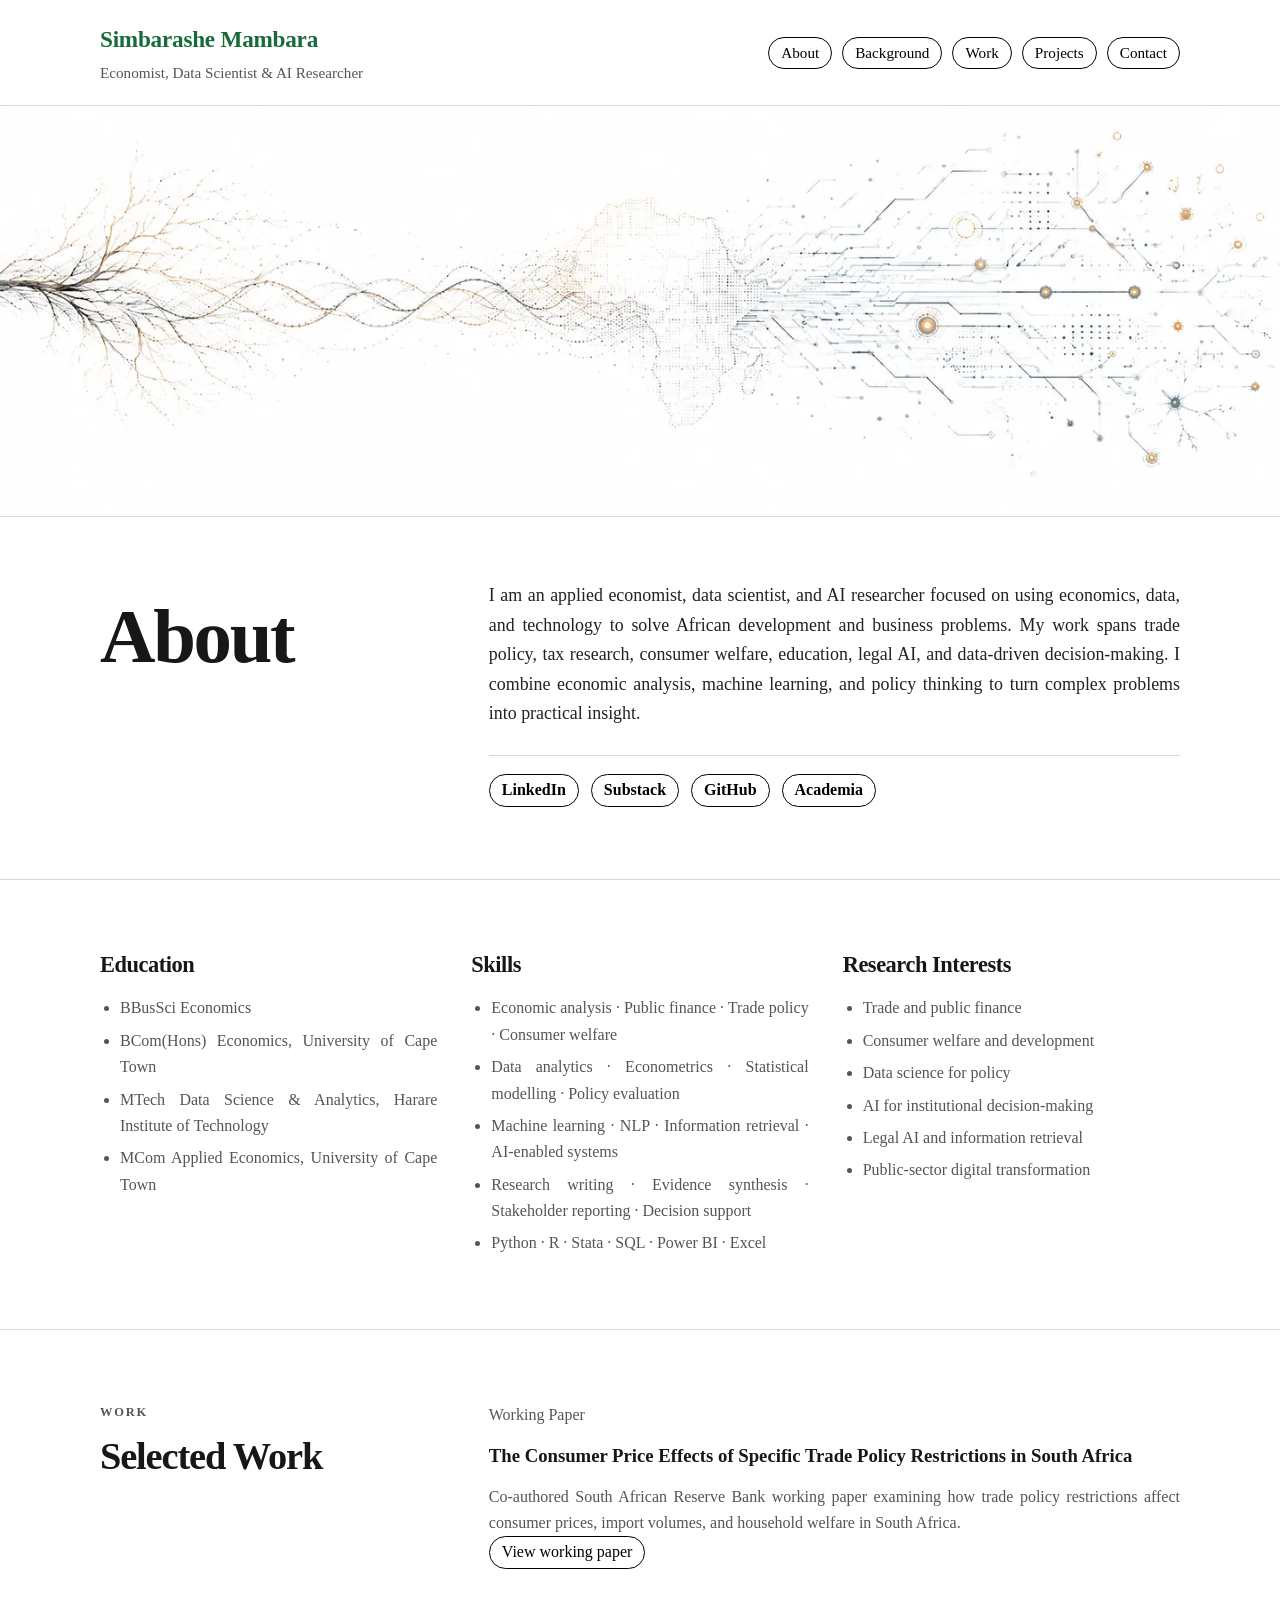
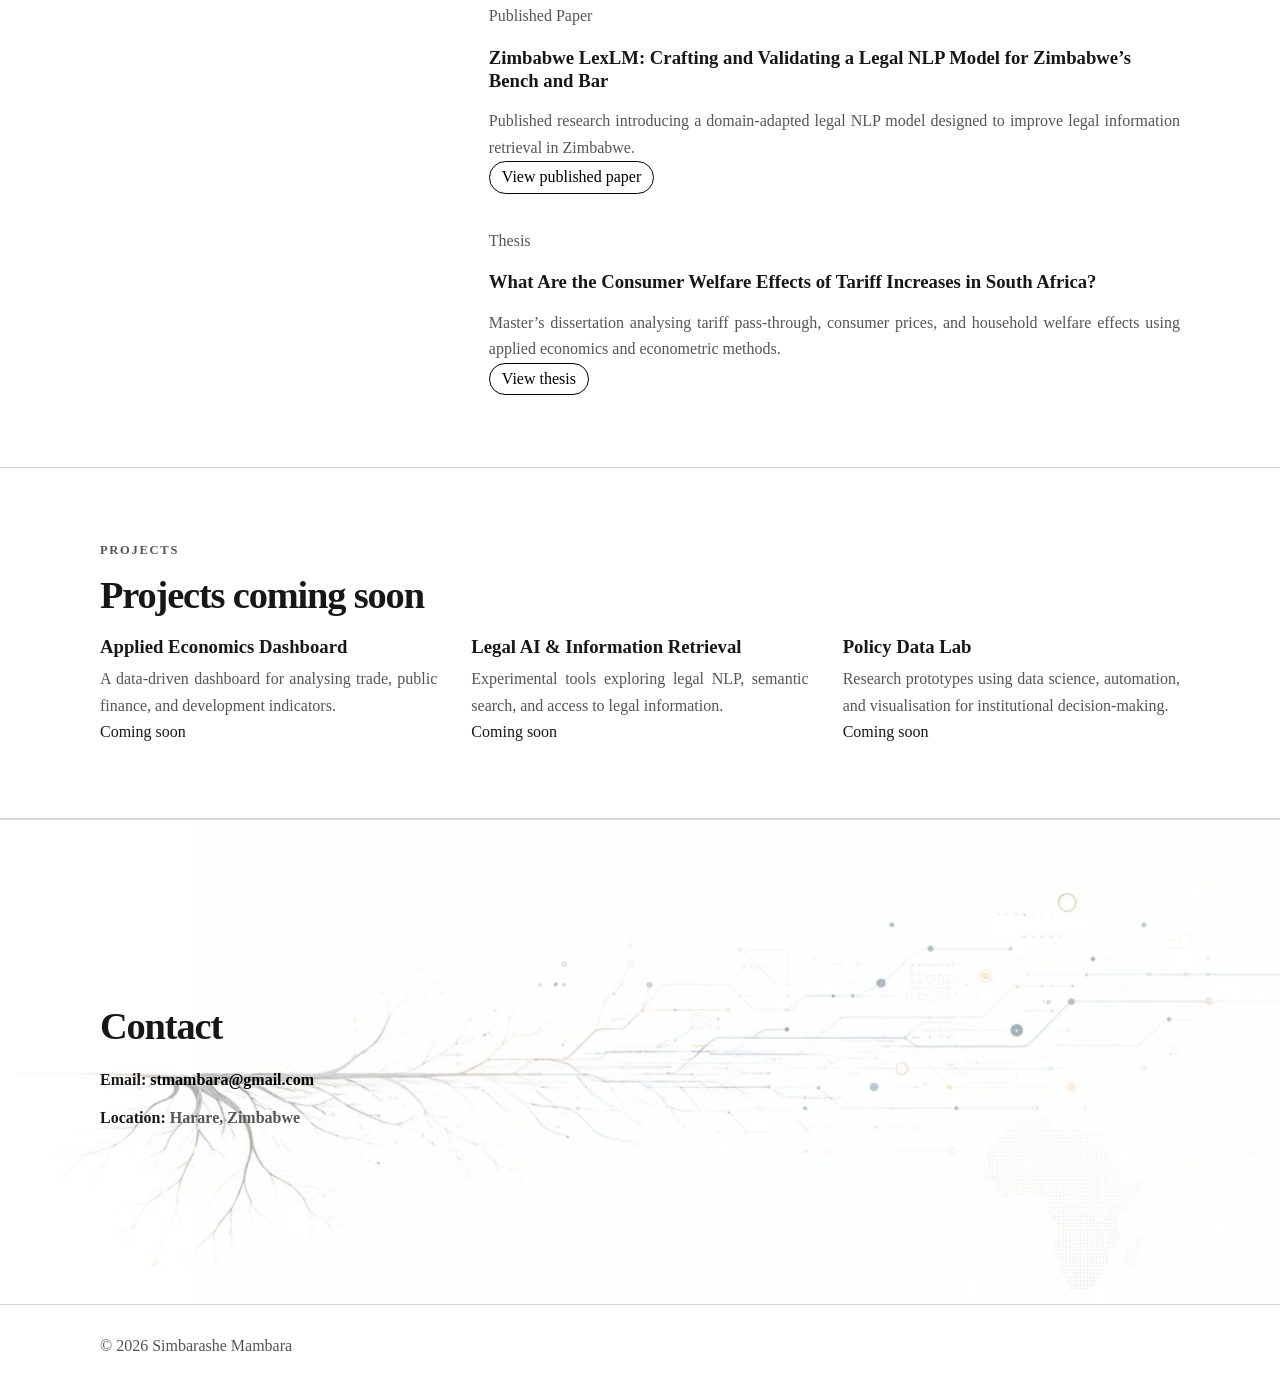
==== index.html @ 49010168 "Update index.html Small issue" ====
<!DOCTYPE html>
<html lang="en">
<head>
  <meta charset="UTF-8" />
  <meta name="viewport" content="width=device-width, initial-scale=1.0" />
  <meta name="description" content="Personal portfolio website for Simbarashe Mambara" />
  <meta name="theme-color" content="#ffffff" />
  <title>Simbarashe Mambara</title>
  <link rel="stylesheet" href="styles.css" />
</head>
<body>
  <a class="skip-link" href="#about">Skip to content</a>

  <header class="site-header">
    <div class="container header-inner">
      <div class="name-block">
        <a class="site-title" href="#about">Simbarashe Mambara</a>
        <p class="site-subtitle">Economist, Data Scientist & AI Researcher</p>
      </div>

      <nav class="site-nav" aria-label="Main navigation">
        <a href="#about">About</a>
        <a href="#background">Background</a>
        <a href="#work">Work</a>
        <a href="#projects">Projects</a>
        <a href="#contact">Contact</a>
      </nav>
    </div>
  </header>

  <main>
    <section class="visual-banner" aria-label="Abstract visual banner">
      <picture>
        <source
          type="image/webp"
          srcset="assets/organic-digital-banner-960.webp 960w,
                  assets/organic-digital-banner-1440.webp 1440w,
                  assets/organic-digital-banner-1916.webp 1916w"
          sizes="100vw" />
        <img
          src="assets/organic-digital-banner.png"
          width="1916"
          height="821"
          alt="Abstract graphic blending organic branching lines into digital circuit patterns"
          decoding="async"
          fetchpriority="high" />
      </picture>
    </section>

    <section id="about" class="section intro-section">
      <div class="container two-column">
        <div>
          <p class="section-label"></p>
          <h1>About</h1>
        </div>

        <div class="content-card">
          <p class="opening-paragraph">
            I am an applied economist, data scientist, and AI researcher focused on using economics, 
            data, and technology to solve African development and business problems. 
            My work spans trade policy, tax research, consumer welfare, education, legal AI, 
            and data-driven decision-making. I combine economic analysis, machine learning, 
            and policy thinking to turn complex problems into practical insight.

          </p>

          <div class="profile-links" aria-label="Profile links">
            <a href="https://www.linkedin.com/in/simbarashe-mambara-882a5b385" target="_blank" rel="noopener noreferrer">LinkedIn</a>
            <a href="https://substack.com/@simbarashemambara" target="_blank" rel="noopener noreferrer">Substack</a>
            <a href="https://github.com/simbamambara" target="_blank" rel="noopener noreferrer">GitHub</a>
            <a href="https://independent.academia.edu/MambaraSimba" target="_blank" rel="noopener noreferrer">Academia</a>
          </div>
        </div>
      </div>
    </section>

    <section id="background" class="section">
      <div class="container cards-grid">
        <article class="mini-card">
          <h2>Education</h2>
          <ul>
            <li>BBusSci Economics</li>
            <li>BCom(Hons) Economics, University of Cape Town </li>
            <li>MTech Data Science & Analytics, Harare Institute of Technology</li>
            <li>MCom Applied Economics, University of Cape Town</li>
          </ul>
        </article>

        <article class="mini-card">
          <h2>Skills</h2>
          <ul>
            <li>Economic analysis · Public finance · Trade policy · Consumer welfare</li>
            <li>Data analytics · Econometrics · Statistical modelling · Policy evaluation</li>
            <li>Machine learning · NLP · Information retrieval · AI-enabled systems</li>
            <li>Research writing · Evidence synthesis · Stakeholder reporting · Decision support</li>
            <li>Python · R · Stata · SQL · Power BI · Excel</li>
          </ul>
        </article>

        <article class="mini-card">
          <h2>Research Interests</h2>
          <ul>
            <li>Trade and public finance</li>
            <li>Consumer welfare and development</li>
            <li>Data science for policy</li>
            <li>AI for institutional decision-making</li>
            <li>Legal AI and information retrieval</li>
            <li>Public-sector digital transformation</li>
          </ul>
        </article>
      </div>
    </section>

<section id="work" class="section">
  <div class="container two-column">
    <div>
      <p class="section-label">Work</p>
      <h2>Selected Work</h2>
    </div>

    <div class="list-block">
      <article class="list-item">
        <p class="item-label">Working Paper</p>
        <h3>The Consumer Price Effects of Specific Trade Policy Restrictions in South Africa</h3>
        <p>
          Co-authored South African Reserve Bank working paper examining how trade policy restrictions affect consumer prices, import volumes, and household welfare in South Africa.
        </p>
        <a href="https://www.resbank.co.za/en/home/publications/publication-detail-pages/working-papers/2022/the-consumer-price-effects-of-specific-trade-policy-restrictions" target="_blank" rel="noopener noreferrer">
          View working paper
        </a>
      </article>

      <article class="list-item">
        <p class="item-label">Published Paper</p>
        <h3>Zimbabwe LexLM: Crafting and Validating a Legal NLP Model for Zimbabwe’s Bench and Bar</h3>
        <p>
          Published research introducing a domain-adapted legal NLP model designed to improve legal information retrieval in Zimbabwe.
        </p>
        <a href="https://ijcsmc.com/docs/papers/July2025/V14I7202507.pdf" target="_blank" rel="noopener noreferrer">
          View published paper
        </a>
      </article>

      <article class="list-item">
        <p class="item-label">Thesis</p>
        <h3>What Are the Consumer Welfare Effects of Tariff Increases in South Africa?</h3>
        <p>
          Master’s dissertation analysing tariff pass-through, consumer prices, and household welfare effects using applied economics and econometric methods.
        </p>
        <a href="https://open.uct.ac.za/items/df2a997d-49f4-4a00-93b8-dffc5952c04a" target="_blank" rel="noopener noreferrer">
          View thesis
        </a>
      </article>
    </div>
  </div>
</section>

<section id="projects" class="section">
  <div class="container">
    <p class="section-label">Projects</p>
    <h2>Projects coming soon</h2>

    <div class="project-grid">
      <article class="project-card">
        <h3>Applied Economics Dashboard</h3>
        <p>
          A data-driven dashboard for analysing trade, public finance, and development indicators.
        </p>
        <span class="coming-soon">Coming soon</span>
      </article>

      <article class="project-card">
        <h3>Legal AI & Information Retrieval</h3>
        <p>
          Experimental tools exploring legal NLP, semantic search, and access to legal information.
        </p>
        <span class="coming-soon">Coming soon</span>
      </article>

      <article class="project-card">
        <h3>Policy Data Lab</h3>
        <p>
          Research prototypes using data science, automation, and visualisation for institutional decision-making.
        </p>
        <span class="coming-soon">Coming soon</span>
      </article>
    </div>
  </div>
</section>

<section id="contact" class="section contact-section">
  <div class="container contact-content">
    <div>
      <p class="section-label"></p>
      <h2>Contact</h2>
    </div>

    <div class="content-card contact-card">
      <div class="contact-details">
        <p>
          Email:
          <a href="mailto:stmambara@gmail.com">stmambara@gmail.com</a>
        </p>
        <p>Location: <span class="address-line">Harare, Zimbabwe</span></p>
      </div>
    </div>
  </div>
</section>

  <footer class="site-footer">
    <div class="container">
      <p>© <span id="year">2026</span> Simbarashe Mambara</p>
    </div>
  </footer>

  <script>
    document.getElementById('year').textContent = new Date().getFullYear();
  </script>
</body>
</html>
---- styles.css ----
:root {
  --bg: #ffffff;
  --text: #171717;
  --muted: #555555;
  --border: rgba(0, 0, 0, 0.16);
  --button: #000000;
  --green: #176b3a;
  --max-width: 1080px;
}

* {
  box-sizing: border-box;
}

html {
  scroll-behavior: smooth;
  -webkit-text-size-adjust: 100%;
}

body {
  margin: 0;
  font-family: "Times New Roman", Times, serif;
  color: var(--text);
  background: var(--bg);
  line-height: 1.65;
  overflow-x: hidden;
}

img {
  max-width: 100%;
}

a {
  color: var(--button);
  text-decoration: none;
  border-bottom: 1px solid transparent;
}

a:hover,
a:focus-visible {
  border-bottom-color: var(--button);
}

.skip-link {
  position: absolute;
  left: 16px;
  top: -48px;
  z-index: 100;
  padding: 8px 12px;
  background: #ffffff;
  color: #000000;
  border: 1px solid #000000;
  border-radius: 999px;
}

.skip-link:focus {
  top: 12px;
}

.container {
  width: min(calc(100% - 48px), var(--max-width));
  margin: 0 auto;
}

.site-header {
  position: sticky;
  top: 0;
  z-index: 20;
  background: rgba(255, 255, 255, 0.96);
  border-bottom: 1px solid var(--border);
  backdrop-filter: blur(8px);
  text-align: left;
}

.header-inner {
  display: flex;
  align-items: center;
  justify-content: space-between;
  gap: 24px;
  padding: 20px 0;
  text-align: left;
}

.name-block {
  min-width: 230px;
  text-align: left;
}

.site-title {
  display: inline-block;
  color: var(--green);
  font-size: 1.45rem;
  font-weight: 700;
  letter-spacing: -0.01em;
  border-bottom: 0;
  text-align: left;
}

.site-title:hover,
.site-title:focus-visible {
  color: var(--green);
  border-bottom: 0;
}

.site-subtitle {
  margin: 2px 0 0;
  color: var(--muted);
  font-size: 0.95rem;
  text-align: left;
}

.site-nav {
  display: flex;
  flex-wrap: wrap;
  justify-content: flex-end;
  gap: 10px;
  font-size: 0.95rem;
  text-align: left;
}

.site-nav a,
.profile-links a,
.list-item a,
.project-card a {
  display: inline-block;
  color: var(--button);
  border: 1px solid var(--button);
  border-radius: 999px;
  padding: 5px 12px;
  background: rgba(255, 255, 255, 0.9);
  line-height: 1.3;
  white-space: nowrap;
  text-align: left;
}

.site-nav a:hover,
.site-nav a:focus-visible,
.profile-links a:hover,
.profile-links a:focus-visible,
.list-item a:hover,
.list-item a:focus-visible,
.project-card a:hover,
.project-card a:focus-visible {
  color: #ffffff;
  background: var(--button);
  border-bottom-color: var(--button);
}

.visual-banner {
  background: #ffffff;
  border-bottom: 1px solid var(--border);
  overflow: hidden;
}

.visual-banner picture,
.visual-banner img {
  display: block;
  width: 100%;
}

.visual-banner img {
  height: clamp(240px, 32vw, 420px);
  object-fit: cover;
  object-position: center;
}

.section {
  padding: 72px 0;
  border-bottom: 1px solid var(--border);
}

.intro-section {
  padding-top: 64px;
}

.two-column {
  display: grid;
  grid-template-columns: minmax(0, 0.65fr) minmax(300px, 1.35fr);
  gap: 56px;
  align-items: start;
}

h1,
h2 {
  margin: 0 0 18px;
  line-height: 1.15;
  letter-spacing: -0.03em;
  text-align: left;
}

h1 {
  font-size: clamp(2.8rem, 6vw, 5rem);
}

h2 {
  font-size: clamp(1.75rem, 3vw, 2.6rem);
}

h3 {
  margin: 0 0 8px;
  line-height: 1.25;
  text-align: left;
}

.section-label {
  margin: 0 0 12px;
  color: var(--muted);
  text-transform: uppercase;
  letter-spacing: 0.14em;
  font-size: 0.78rem;
  font-weight: 700;
  text-align: left;
}

.opening-paragraph {
  font-size: 1.12rem;
  color: #222222;
}

p,
li {
  text-align: justify;
  hyphens: auto;
  overflow-wrap: anywhere;
}

.content-card,
.mini-card,
.project-card,
.list-item {
  border: 0;
  border-radius: 0;
  background: transparent;
  box-shadow: none;
  padding: 0;
}

.content-card p:first-child,
.list-item p:first-of-type,
.project-card p:first-of-type {
  margin-top: 0;
}

.content-card p:last-child,
.list-item p:last-of-type,
.project-card p:last-of-type {
  margin-bottom: 0;
}

.profile-links {
  display: flex;
  flex-wrap: wrap;
  gap: 12px;
  margin-top: 26px;
  padding-top: 18px;
  border-top: 1px solid var(--border);
  font-weight: 700;
  text-align: left;
}

.cards-grid,
.project-grid {
  display: grid;
  grid-template-columns: repeat(3, minmax(0, 1fr));
  gap: 34px;
}

.mini-card h2 {
  font-size: 1.4rem;
  letter-spacing: -0.02em;
}

ul {
  margin: 0;
  padding-left: 20px;
}

li + li {
  margin-top: 6px;
}

.list-block {
  display: grid;
  gap: 34px;
}

.list-item p,
.project-card p,
.mini-card li {
  color: var(--muted);
}

.contact-section {
  min-height: clamp(360px, 38vw, 500px);
  display: flex;
  align-items: center;
  background-image:
    linear-gradient(90deg, rgba(255, 255, 255, 0.56), rgba(255, 255, 255, 0.36), rgba(255, 255, 255, 0.46)),
    url("assets/contact-get-in-touch-bg.png");
  background-size: cover;
  background-position: center center;
  background-repeat: no-repeat;
  border-top: 1px solid var(--border);
}

@supports (background-image: image-set(url("assets/contact-get-in-touch-bg-1916.webp") 1x)) {
  .contact-section {
    background-image:
      linear-gradient(90deg, rgba(255, 255, 255, 0.56), rgba(255, 255, 255, 0.36), rgba(255, 255, 255, 0.46)),
      image-set(
        url("assets/contact-get-in-touch-bg-960.webp") 1x,
        url("assets/contact-get-in-touch-bg-1916.webp") 2x
      );
  }
}

.contact-content {
  width: min(calc(100% - 48px), var(--max-width));
}

.contact-card {
  min-height: auto;
  display: block;
  overflow: visible;
}

.contact-details {
  display: grid;
  gap: 12px;
  width: 100%;
  padding: 0;
  background: transparent;
  font-weight: 700;
}

.contact-details p {
  margin: 0;
}

.address-line {
  color: var(--muted);
}

.site-footer {
  padding: 28px 0;
  color: var(--muted);
}

.site-footer p {
  margin: 0;
}

@media (max-width: 1100px) {
  :root {
    --max-width: 940px;
  }

  .header-inner {
    align-items: flex-start;
  }

  .two-column {
    gap: 42px;
  }

  .cards-grid,
  .project-grid {
    grid-template-columns: repeat(2, minmax(0, 1fr));
  }

  .project-grid .project-card:last-child,
  .cards-grid .mini-card:last-child {
    grid-column: 1 / -1;
  }

  .visual-banner img {
    height: clamp(220px, 34vw, 360px);
  }
}

@media (max-width: 860px) {
  .container,
  .contact-content {
    width: min(calc(100% - 36px), var(--max-width));
  }

  .header-inner,
  .two-column {
    display: grid;
    grid-template-columns: 1fr;
  }

  .header-inner {
    gap: 12px;
    padding: 16px 0;
  }

  .name-block {
    min-width: 0;
  }

  .site-nav {
    justify-content: flex-start;
  }

  .section {
    padding: clamp(46px, 8vw, 60px) 0;
  }

  .visual-banner img {
    height: clamp(190px, 42vw, 300px);
  }

  .cards-grid,
  .project-grid {
    grid-template-columns: 1fr;
    gap: 30px;
  }

  .project-grid .project-card:last-child,
  .cards-grid .mini-card:last-child {
    grid-column: auto;
  }

  .contact-section {
    min-height: 390px;
    background-position: 48% center;
  }
}

@media (max-width: 560px) {
  .container,
  .contact-content {
    width: min(calc(100% - 28px), var(--max-width));
  }

  body {
    line-height: 1.58;
  }

  .header-inner {
    padding: 12px 0;
  }

  .site-title {
    font-size: 1.28rem;
  }

  .site-subtitle {
    font-size: 0.86rem;
  }

  .site-nav {
    flex-wrap: nowrap;
    justify-content: flex-start;
    gap: 8px;
    width: 100%;
    overflow-x: auto;
    padding-bottom: 3px;
    -webkit-overflow-scrolling: touch;
    scrollbar-width: none;
  }

  .site-nav::-webkit-scrollbar {
    display: none;
  }

  .site-nav a,
  .profile-links a,
  .list-item a,
  .project-card a {
    padding: 5px 10px;
    font-size: 0.92rem;
  }

  .visual-banner img {
    height: 178px;
    object-position: center;
  }

  .section {
    padding: 42px 0;
  }

  h1 {
    font-size: clamp(2.15rem, 12vw, 3rem);
  }

  h2 {
    font-size: clamp(1.55rem, 8vw, 2.15rem);
  }

  .profile-links {
    gap: 9px;
  }

  .contact-section {
    min-height: 430px;
    background-image:
      linear-gradient(rgba(255, 255, 255, 0.62), rgba(255, 255, 255, 0.68)),
      url("assets/contact-get-in-touch-bg.png");
    background-position: 42% center;
  }

  @supports (background-image: image-set(url("assets/contact-get-in-touch-bg-960.webp") 1x)) {
    .contact-section {
      background-image:
        linear-gradient(rgba(255, 255, 255, 0.62), rgba(255, 255, 255, 0.68)),
        image-set(
          url("assets/contact-get-in-touch-bg-960.webp") 1x,
          url("assets/contact-get-in-touch-bg-1440.webp") 2x
        );
    }
  }
}

@media (max-width: 380px) {
  .container,
  .contact-content {
    width: min(calc(100% - 24px), var(--max-width));
  }

  .site-nav a,
  .profile-links a,
  .list-item a,
  .project-card a {
    font-size: 0.86rem;
    padding: 5px 9px;
  }

  .visual-banner img {
    height: 160px;
  }

  .contact-section {
    min-height: 400px;
  }
}

@media (prefers-reduced-motion: reduce) {
  html {
    scroll-behavior: auto;
  }
}
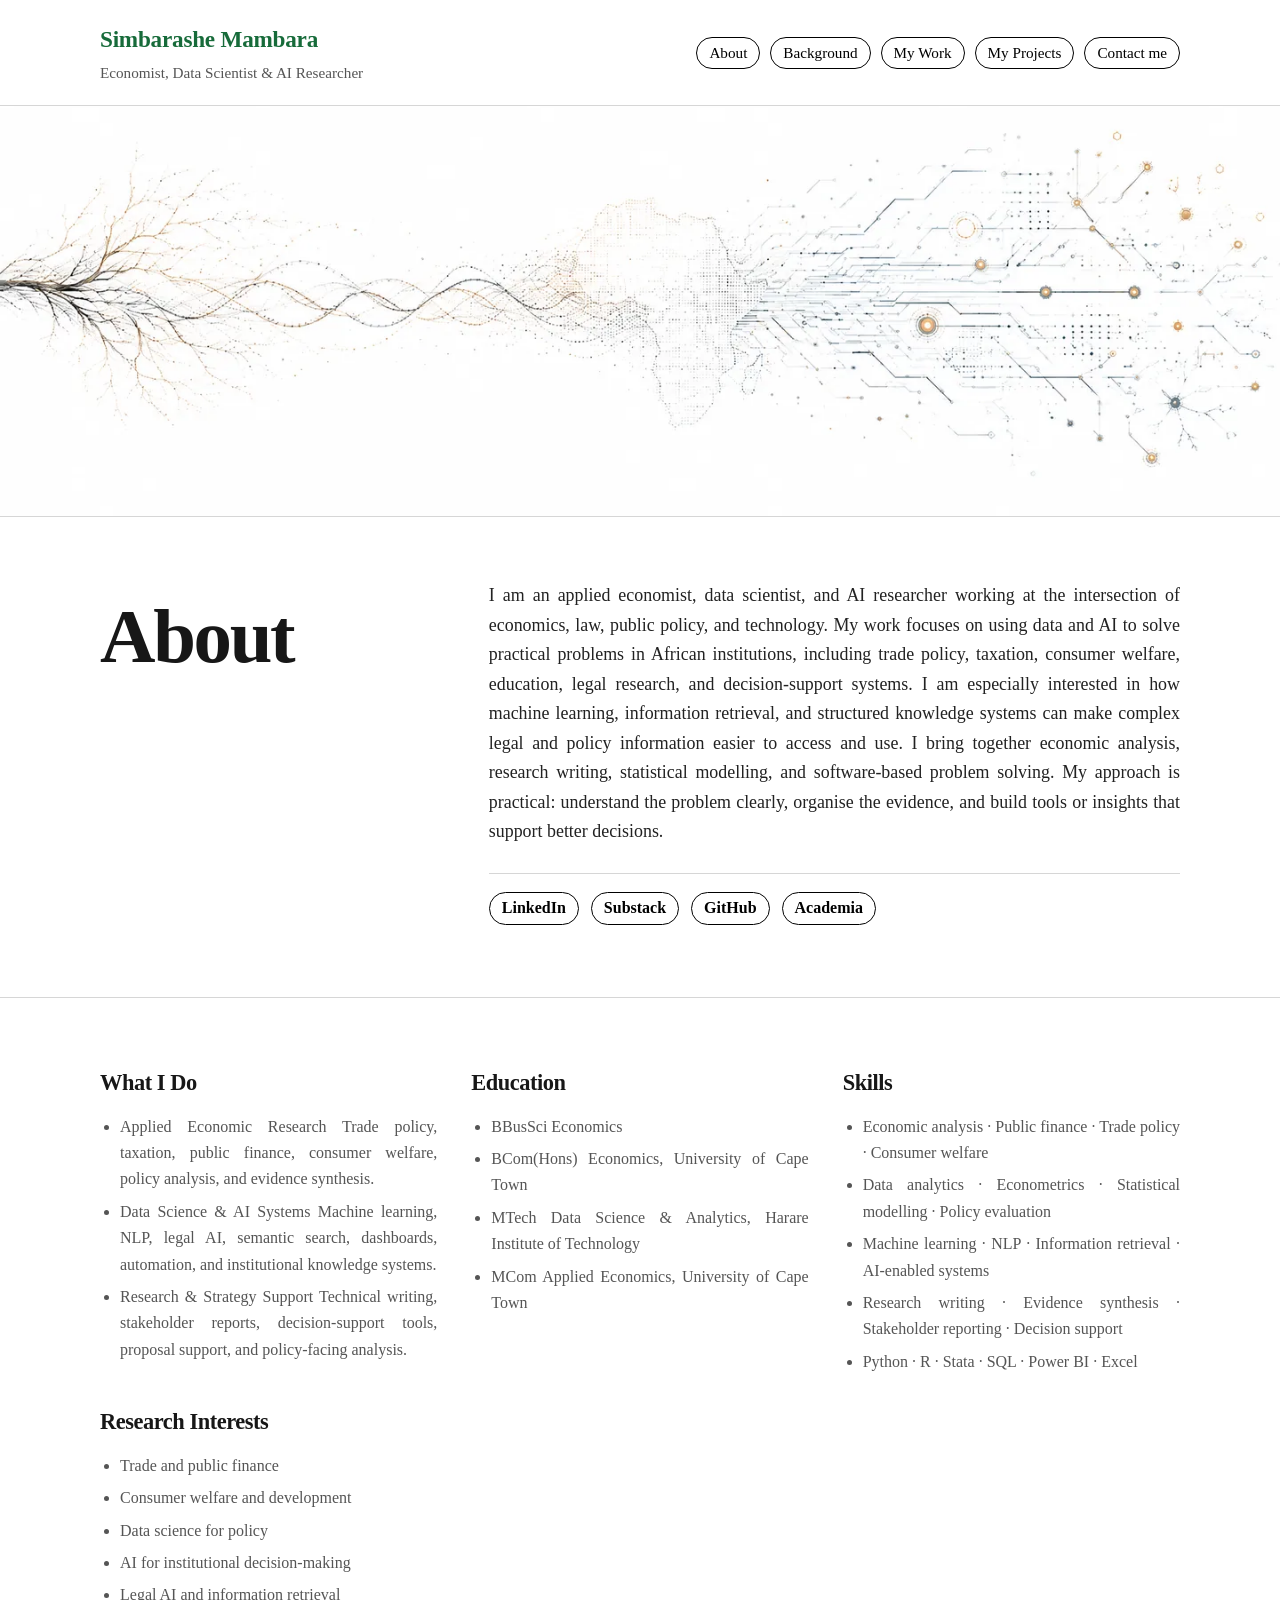
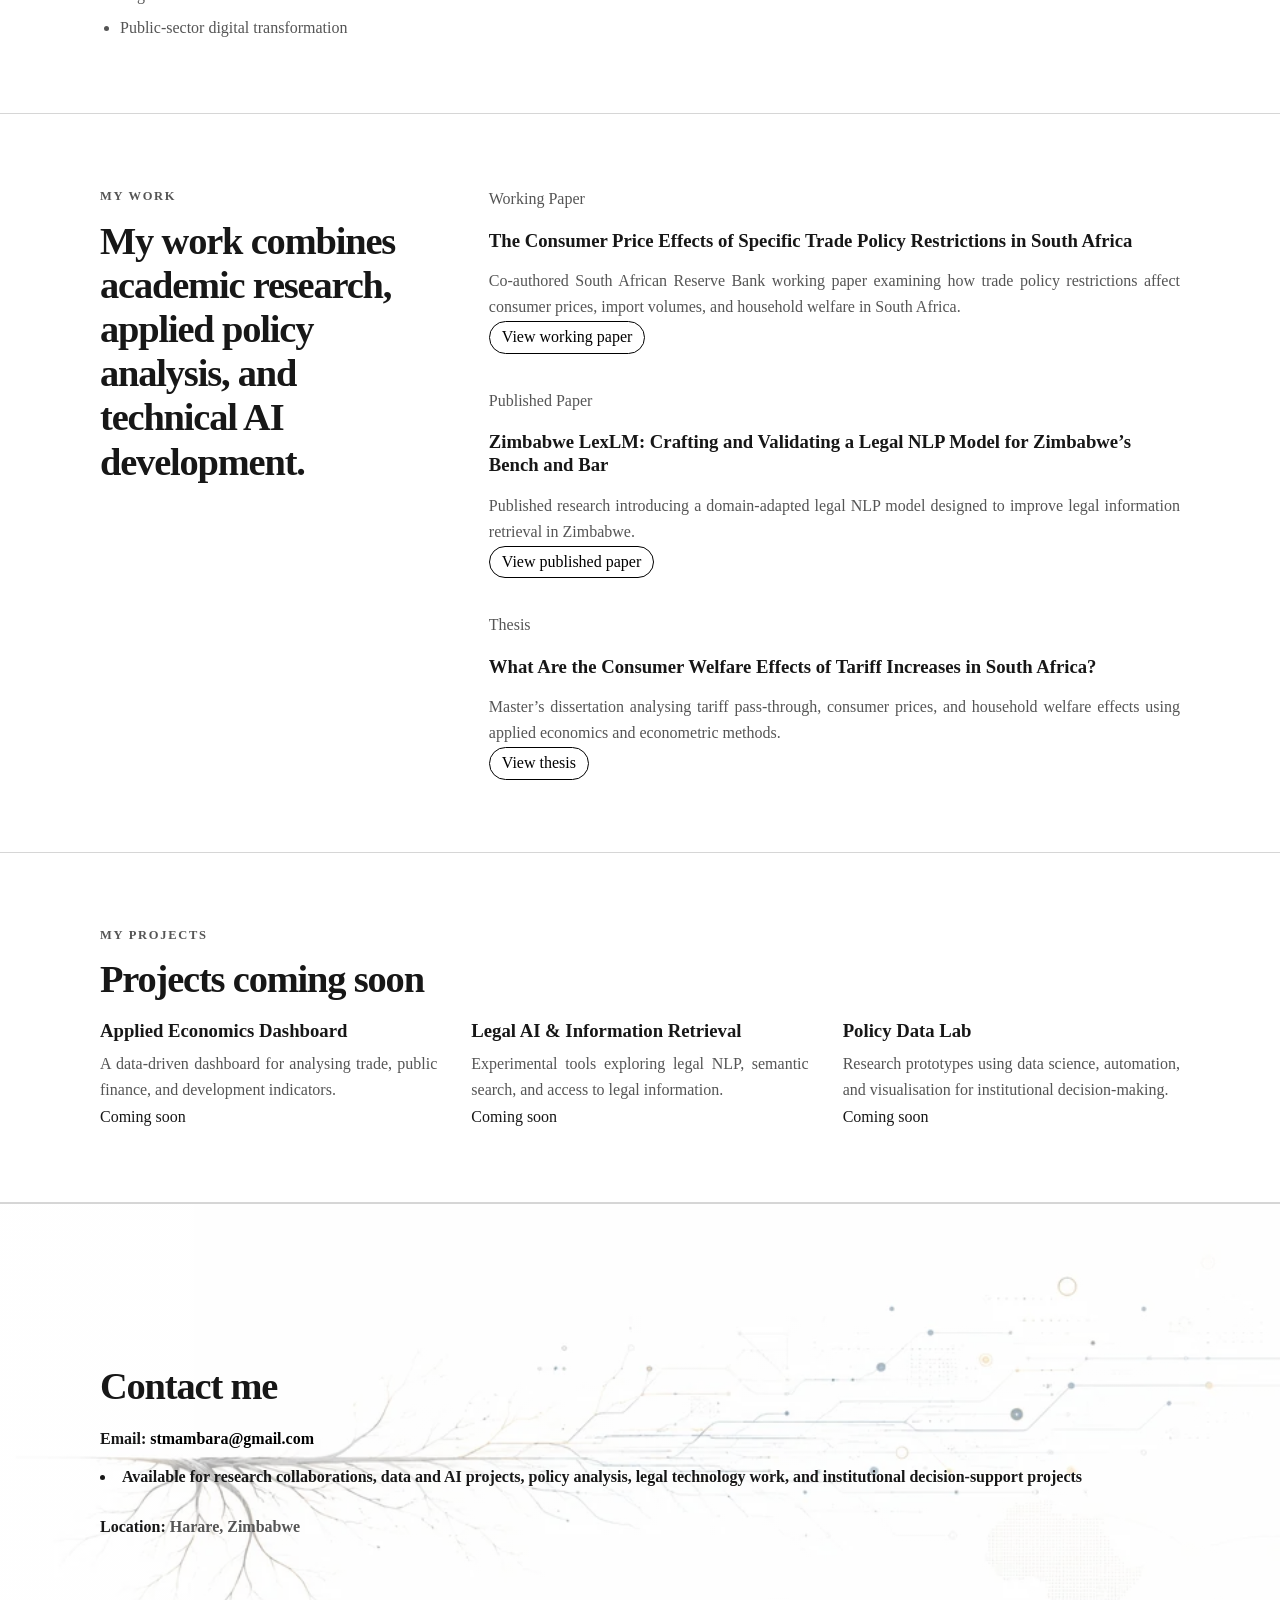
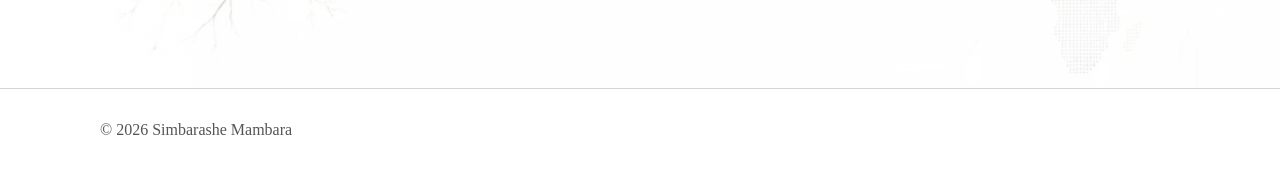
==== commit 01b1f0d7: "Update index.html polishing" ====
--- a/index.html
+++ b/index.html
@@ -21,9 +21,9 @@
       <nav class="site-nav" aria-label="Main navigation">
         <a href="#about">About</a>
         <a href="#background">Background</a>
-        <a href="#work">Work</a>
-        <a href="#projects">Projects</a>
-        <a href="#contact">Contact</a>
+        <a href="#work">My Work</a>
+        <a href="#projects">My Projects</a>
+        <a href="#contact">Contact me</a>
       </nav>
     </div>
   </header>
@@ -56,12 +56,11 @@
 
         <div class="content-card">
           <p class="opening-paragraph">
-            I am an applied economist, data scientist, and AI researcher focused on using economics, 
-            data, and technology to solve African development and business problems. 
-            My work spans trade policy, tax research, consumer welfare, education, legal AI, 
-            and data-driven decision-making. I combine economic analysis, machine learning, 
-            and policy thinking to turn complex problems into practical insight.
-
+            I am an applied economist, data scientist, and AI researcher working at the intersection of economics, law, public policy, and technology.
+            My work focuses on using data and AI to solve practical problems in African institutions, including trade policy, taxation, consumer welfare, education, legal research, and decision-support systems.
+            I am especially interested in how machine learning, information retrieval, and structured knowledge systems can make complex legal and policy information easier to access and use.
+            I bring together economic analysis, research writing, statistical modelling, and software-based problem solving. My approach is practical: understand the problem clearly, organise the evidence, 
+            and build tools or insights that support better decisions.
           </p>
 
           <div class="profile-links" aria-label="Profile links">
@@ -77,6 +76,17 @@
     <section id="background" class="section">
       <div class="container cards-grid">
         <article class="mini-card">
+          <h2>What I Do</h2>
+          <ul>
+            <li>Applied Economic Research
+              Trade policy, taxation, public finance, consumer welfare, policy analysis, and evidence synthesis.</li>
+            <li>Data Science & AI Systems
+              Machine learning, NLP, legal AI, semantic search, dashboards, automation, and institutional knowledge systems.</li>
+            <li>Research & Strategy Support
+              Technical writing, stakeholder reports, decision-support tools, proposal support, and policy-facing analysis.</li>
+          </ul>
+        </article>
+        <article class="mini-card">
           <h2>Education</h2>
           <ul>
             <li>BBusSci Economics</li>
@@ -114,8 +124,10 @@
 <section id="work" class="section">
   <div class="container two-column">
     <div>
-      <p class="section-label">Work</p>
-      <h2>Selected Work</h2>
+      <p class="section-label">My work</p>
+      <h2>My work combines academic research, 
+        applied policy analysis, 
+        and technical AI development.</h2>
     </div>
 
     <div class="list-block">
@@ -157,7 +169,7 @@
 
 <section id="projects" class="section">
   <div class="container">
-    <p class="section-label">Projects</p>
+    <p class="section-label">My projects</p>
     <h2>Projects coming soon</h2>
 
     <div class="project-grid">
@@ -192,7 +204,7 @@
   <div class="container contact-content">
     <div>
       <p class="section-label"></p>
-      <h2>Contact</h2>
+      <h2>Contact me</h2>
     </div>
 
     <div class="content-card contact-card">
@@ -200,6 +212,7 @@
         <p>
           Email:
           <a href="mailto:stmambara@gmail.com">stmambara@gmail.com</a>
+            <li>Available for research collaborations, data and AI projects, policy analysis, legal technology work, and institutional decision-support projects</li>
         </p>
         <p>Location: <span class="address-line">Harare, Zimbabwe</span></p>
       </div>
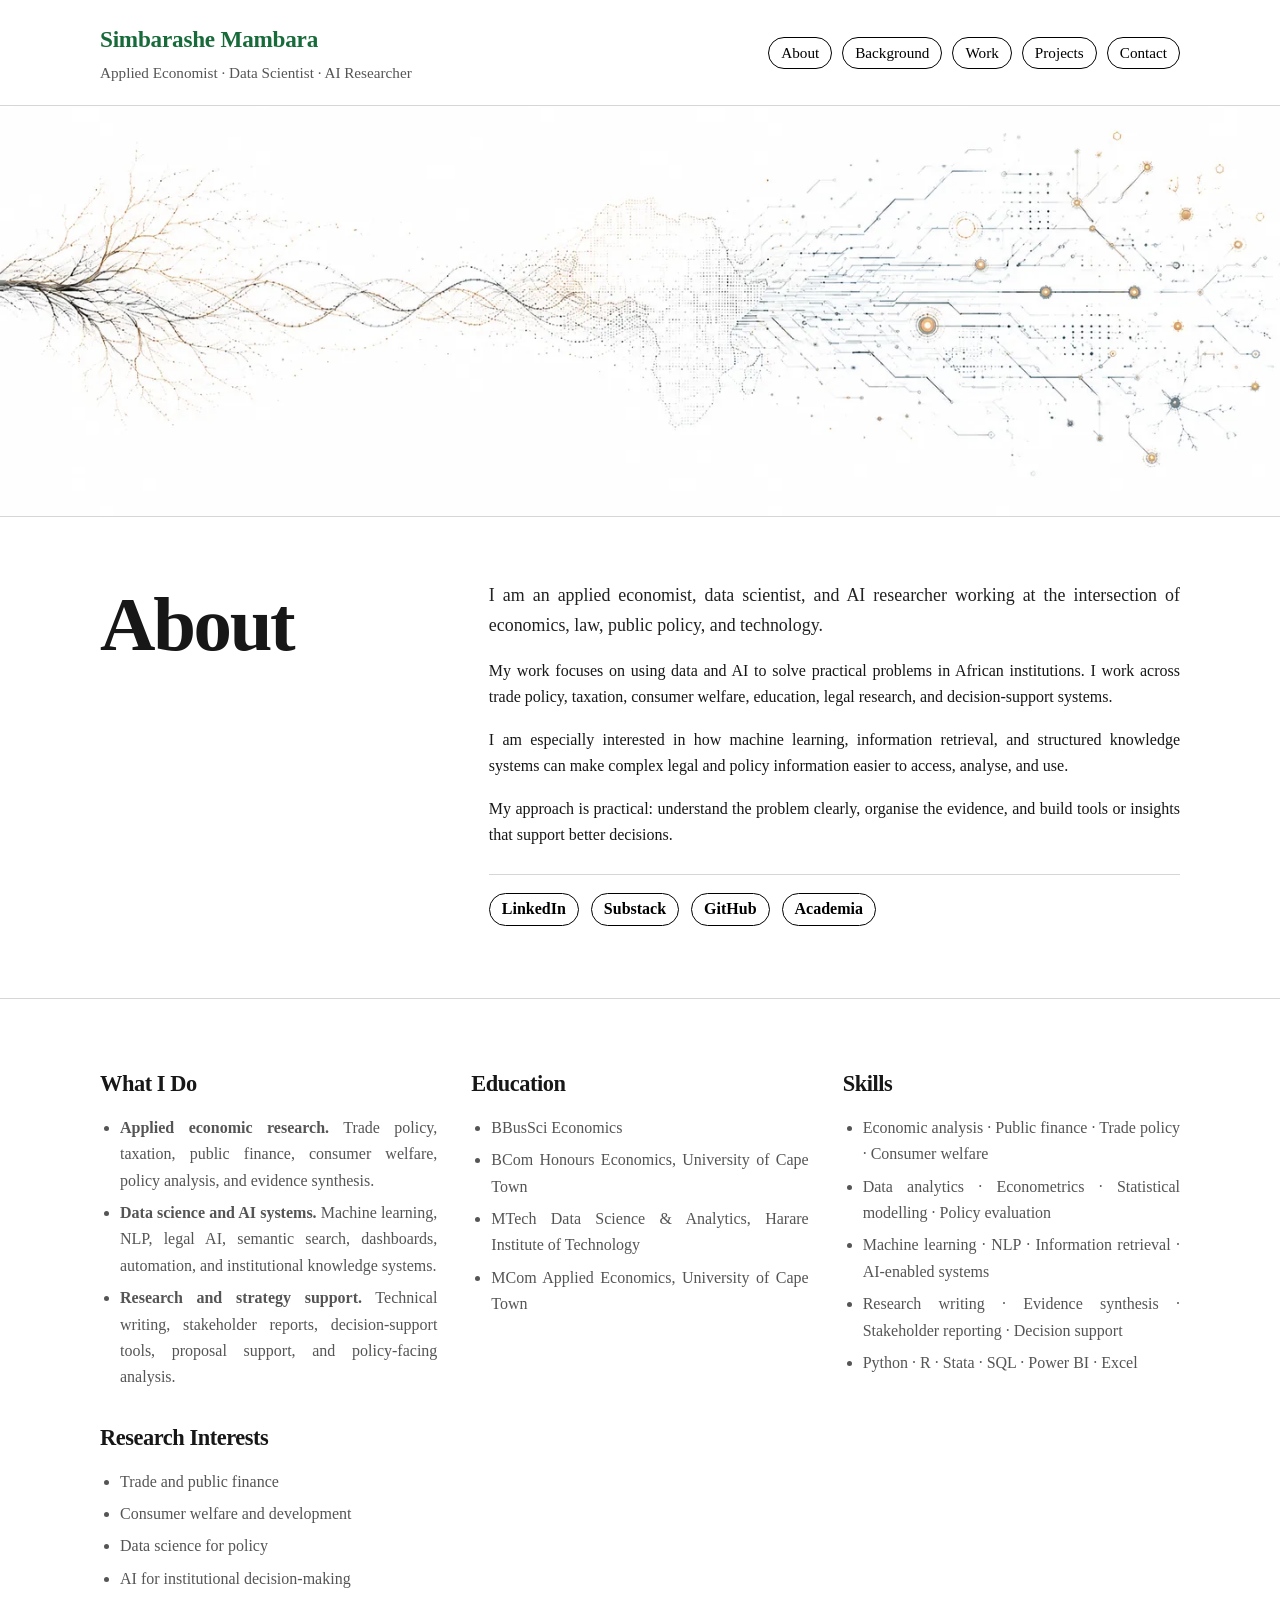
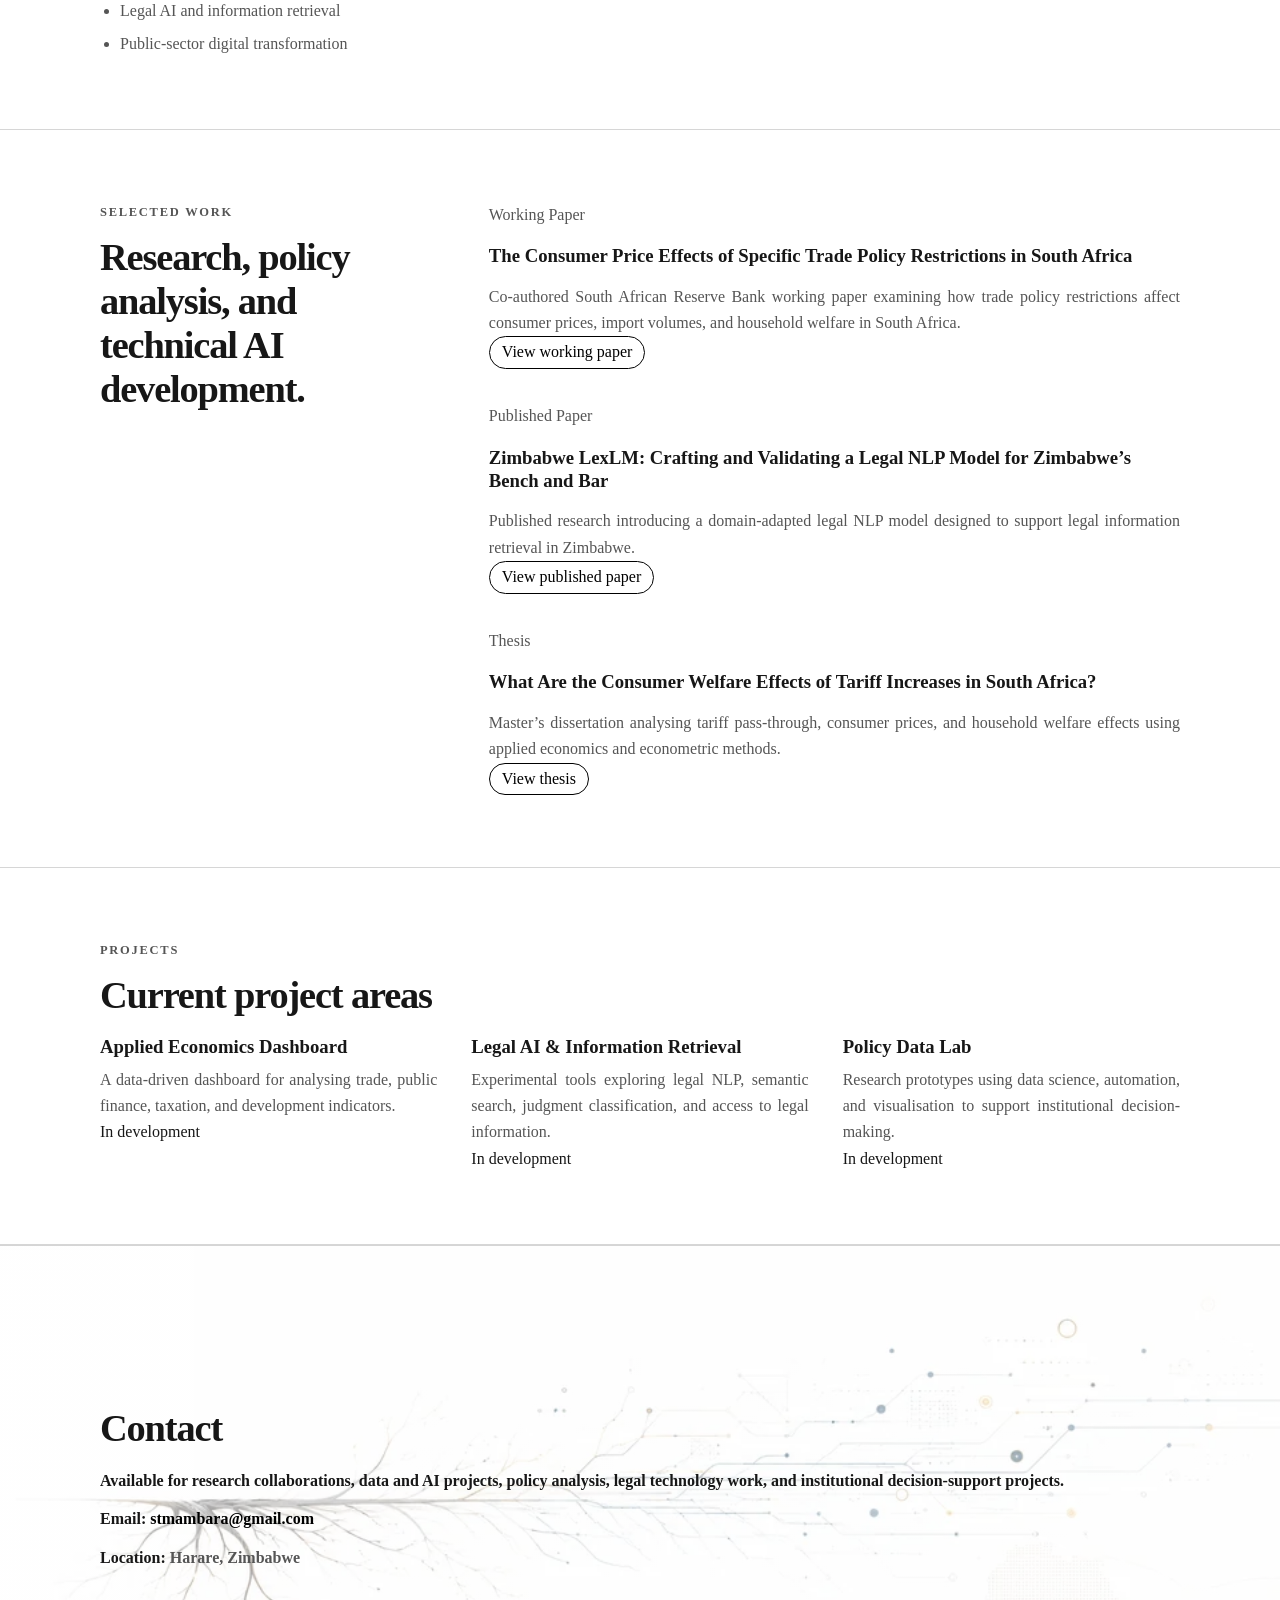
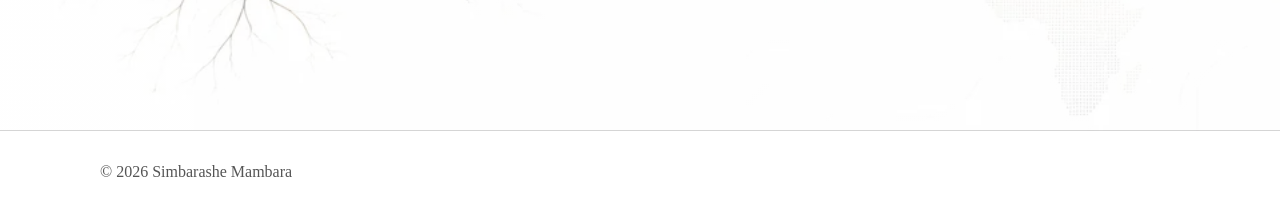
==== commit b5f4fe3a: "Update index.html trying" ====
--- a/index.html
+++ b/index.html
@@ -3,32 +3,36 @@
 <head>
   <meta charset="UTF-8" />
   <meta name="viewport" content="width=device-width, initial-scale=1.0" />
-  <meta name="description" content="Personal portfolio website for Simbarashe Mambara" />
+  <meta
+    name="description"
+    content="Portfolio website for Simbarashe Mambara, an applied economist, data scientist, and AI researcher working across economics, law, policy, and technology."
+  />
   <meta name="theme-color" content="#ffffff" />
   <title>Simbarashe Mambara</title>
   <link rel="stylesheet" href="styles.css" />
 </head>
+
 <body>
-  <a class="skip-link" href="#about">Skip to content</a>
+  <a class="skip-link" href="#main">Skip to content</a>
 
   <header class="site-header">
     <div class="container header-inner">
       <div class="name-block">
         <a class="site-title" href="#about">Simbarashe Mambara</a>
-        <p class="site-subtitle">Economist, Data Scientist & AI Researcher</p>
+        <p class="site-subtitle">Applied Economist · Data Scientist · AI Researcher</p>
       </div>
 
       <nav class="site-nav" aria-label="Main navigation">
         <a href="#about">About</a>
         <a href="#background">Background</a>
-        <a href="#work">My Work</a>
-        <a href="#projects">My Projects</a>
-        <a href="#contact">Contact me</a>
+        <a href="#work">Work</a>
+        <a href="#projects">Projects</a>
+        <a href="#contact">Contact</a>
       </nav>
     </div>
   </header>
 
-  <main>
+  <main id="main">
     <section class="visual-banner" aria-label="Abstract visual banner">
       <picture>
         <source
@@ -36,31 +40,40 @@
           srcset="assets/organic-digital-banner-960.webp 960w,
                   assets/organic-digital-banner-1440.webp 1440w,
                   assets/organic-digital-banner-1916.webp 1916w"
-          sizes="100vw" />
+          sizes="100vw"
+        />
         <img
           src="assets/organic-digital-banner.png"
           width="1916"
           height="821"
           alt="Abstract graphic blending organic branching lines into digital circuit patterns"
           decoding="async"
-          fetchpriority="high" />
+          fetchpriority="high"
+        />
       </picture>
     </section>
 
     <section id="about" class="section intro-section">
       <div class="container two-column">
         <div>
-          <p class="section-label"></p>
           <h1>About</h1>
         </div>
 
         <div class="content-card">
           <p class="opening-paragraph">
             I am an applied economist, data scientist, and AI researcher working at the intersection of economics, law, public policy, and technology.
-            My work focuses on using data and AI to solve practical problems in African institutions, including trade policy, taxation, consumer welfare, education, legal research, and decision-support systems.
-            I am especially interested in how machine learning, information retrieval, and structured knowledge systems can make complex legal and policy information easier to access and use.
-            I bring together economic analysis, research writing, statistical modelling, and software-based problem solving. My approach is practical: understand the problem clearly, organise the evidence, 
-            and build tools or insights that support better decisions.
+          </p>
+
+          <p>
+            My work focuses on using data and AI to solve practical problems in African institutions. I work across trade policy, taxation, consumer welfare, education, legal research, and decision-support systems.
+          </p>
+
+          <p>
+            I am especially interested in how machine learning, information retrieval, and structured knowledge systems can make complex legal and policy information easier to access, analyse, and use.
+          </p>
+
+          <p>
+            My approach is practical: understand the problem clearly, organise the evidence, and build tools or insights that support better decisions.
           </p>
 
           <div class="profile-links" aria-label="Profile links">
@@ -78,20 +91,27 @@
         <article class="mini-card">
           <h2>What I Do</h2>
           <ul>
-            <li>Applied Economic Research
-              Trade policy, taxation, public finance, consumer welfare, policy analysis, and evidence synthesis.</li>
-            <li>Data Science & AI Systems
-              Machine learning, NLP, legal AI, semantic search, dashboards, automation, and institutional knowledge systems.</li>
-            <li>Research & Strategy Support
-              Technical writing, stakeholder reports, decision-support tools, proposal support, and policy-facing analysis.</li>
-          </ul>
-        </article>
+            <li>
+              <strong>Applied economic research.</strong>
+              Trade policy, taxation, public finance, consumer welfare, policy analysis, and evidence synthesis.
+            </li>
+            <li>
+              <strong>Data science and AI systems.</strong>
+              Machine learning, NLP, legal AI, semantic search, dashboards, automation, and institutional knowledge systems.
+            </li>
+            <li>
+              <strong>Research and strategy support.</strong>
+              Technical writing, stakeholder reports, decision-support tools, proposal support, and policy-facing analysis.
+            </li>
+          </ul>
+        </article>
+
         <article class="mini-card">
           <h2>Education</h2>
           <ul>
             <li>BBusSci Economics</li>
-            <li>BCom(Hons) Economics, University of Cape Town </li>
-            <li>MTech Data Science & Analytics, Harare Institute of Technology</li>
+            <li>BCom Honours Economics, University of Cape Town</li>
+            <li>MTech Data Science &amp; Analytics, Harare Institute of Technology</li>
             <li>MCom Applied Economics, University of Cape Town</li>
           </ul>
         </article>
@@ -121,104 +141,108 @@
       </div>
     </section>
 
-<section id="work" class="section">
-  <div class="container two-column">
-    <div>
-      <p class="section-label">My work</p>
-      <h2>My work combines academic research, 
-        applied policy analysis, 
-        and technical AI development.</h2>
-    </div>
-
-    <div class="list-block">
-      <article class="list-item">
-        <p class="item-label">Working Paper</p>
-        <h3>The Consumer Price Effects of Specific Trade Policy Restrictions in South Africa</h3>
-        <p>
-          Co-authored South African Reserve Bank working paper examining how trade policy restrictions affect consumer prices, import volumes, and household welfare in South Africa.
-        </p>
-        <a href="https://www.resbank.co.za/en/home/publications/publication-detail-pages/working-papers/2022/the-consumer-price-effects-of-specific-trade-policy-restrictions" target="_blank" rel="noopener noreferrer">
-          View working paper
-        </a>
-      </article>
-
-      <article class="list-item">
-        <p class="item-label">Published Paper</p>
-        <h3>Zimbabwe LexLM: Crafting and Validating a Legal NLP Model for Zimbabwe’s Bench and Bar</h3>
-        <p>
-          Published research introducing a domain-adapted legal NLP model designed to improve legal information retrieval in Zimbabwe.
-        </p>
-        <a href="https://ijcsmc.com/docs/papers/July2025/V14I7202507.pdf" target="_blank" rel="noopener noreferrer">
-          View published paper
-        </a>
-      </article>
-
-      <article class="list-item">
-        <p class="item-label">Thesis</p>
-        <h3>What Are the Consumer Welfare Effects of Tariff Increases in South Africa?</h3>
-        <p>
-          Master’s dissertation analysing tariff pass-through, consumer prices, and household welfare effects using applied economics and econometric methods.
-        </p>
-        <a href="https://open.uct.ac.za/items/df2a997d-49f4-4a00-93b8-dffc5952c04a" target="_blank" rel="noopener noreferrer">
-          View thesis
-        </a>
-      </article>
-    </div>
-  </div>
-</section>
-
-<section id="projects" class="section">
-  <div class="container">
-    <p class="section-label">My projects</p>
-    <h2>Projects coming soon</h2>
-
-    <div class="project-grid">
-      <article class="project-card">
-        <h3>Applied Economics Dashboard</h3>
-        <p>
-          A data-driven dashboard for analysing trade, public finance, and development indicators.
-        </p>
-        <span class="coming-soon">Coming soon</span>
-      </article>
-
-      <article class="project-card">
-        <h3>Legal AI & Information Retrieval</h3>
-        <p>
-          Experimental tools exploring legal NLP, semantic search, and access to legal information.
-        </p>
-        <span class="coming-soon">Coming soon</span>
-      </article>
-
-      <article class="project-card">
-        <h3>Policy Data Lab</h3>
-        <p>
-          Research prototypes using data science, automation, and visualisation for institutional decision-making.
-        </p>
-        <span class="coming-soon">Coming soon</span>
-      </article>
-    </div>
-  </div>
-</section>
-
-<section id="contact" class="section contact-section">
-  <div class="container contact-content">
-    <div>
-      <p class="section-label"></p>
-      <h2>Contact me</h2>
-    </div>
-
-    <div class="content-card contact-card">
-      <div class="contact-details">
-        <p>
-          Email:
-          <a href="mailto:stmambara@gmail.com">stmambara@gmail.com</a>
-            <li>Available for research collaborations, data and AI projects, policy analysis, legal technology work, and institutional decision-support projects</li>
-        </p>
-        <p>Location: <span class="address-line">Harare, Zimbabwe</span></p>
-      </div>
-    </div>
-  </div>
-</section>
+    <section id="work" class="section">
+      <div class="container two-column">
+        <div>
+          <p class="section-label">Selected work</p>
+          <h2>Research, policy analysis, and technical AI development.</h2>
+        </div>
+
+        <div class="list-block">
+          <article class="list-item">
+            <p class="item-label">Working Paper</p>
+            <h3>The Consumer Price Effects of Specific Trade Policy Restrictions in South Africa</h3>
+            <p>
+              Co-authored South African Reserve Bank working paper examining how trade policy restrictions affect consumer prices, import volumes, and household welfare in South Africa.
+            </p>
+            <a href="https://www.resbank.co.za/en/home/publications/publication-detail-pages/working-papers/2022/the-consumer-price-effects-of-specific-trade-policy-restrictions" target="_blank" rel="noopener noreferrer">
+              View working paper
+            </a>
+          </article>
+
+          <article class="list-item">
+            <p class="item-label">Published Paper</p>
+            <h3>Zimbabwe LexLM: Crafting and Validating a Legal NLP Model for Zimbabwe’s Bench and Bar</h3>
+            <p>
+              Published research introducing a domain-adapted legal NLP model designed to support legal information retrieval in Zimbabwe.
+            </p>
+            <a href="https://ijcsmc.com/docs/papers/July2025/V14I7202507.pdf" target="_blank" rel="noopener noreferrer">
+              View published paper
+            </a>
+          </article>
+
+          <article class="list-item">
+            <p class="item-label">Thesis</p>
+            <h3>What Are the Consumer Welfare Effects of Tariff Increases in South Africa?</h3>
+            <p>
+              Master’s dissertation analysing tariff pass-through, consumer prices, and household welfare effects using applied economics and econometric methods.
+            </p>
+            <a href="https://open.uct.ac.za/items/df2a997d-49f4-4a00-93b8-dffc5952c04a" target="_blank" rel="noopener noreferrer">
+              View thesis
+            </a>
+          </article>
+        </div>
+      </div>
+    </section>
+
+    <section id="projects" class="section">
+      <div class="container">
+        <p class="section-label">Projects</p>
+        <h2>Current project areas</h2>
+
+        <div class="project-grid">
+          <article class="project-card">
+            <h3>Applied Economics Dashboard</h3>
+            <p>
+              A data-driven dashboard for analysing trade, public finance, taxation, and development indicators.
+            </p>
+            <span class="coming-soon">In development</span>
+          </article>
+
+          <article class="project-card">
+            <h3>Legal AI &amp; Information Retrieval</h3>
+            <p>
+              Experimental tools exploring legal NLP, semantic search, judgment classification, and access to legal information.
+            </p>
+            <span class="coming-soon">In development</span>
+          </article>
+
+          <article class="project-card">
+            <h3>Policy Data Lab</h3>
+            <p>
+              Research prototypes using data science, automation, and visualisation to support institutional decision-making.
+            </p>
+            <span class="coming-soon">In development</span>
+          </article>
+        </div>
+      </div>
+    </section>
+
+    <section id="contact" class="section contact-section">
+      <div class="container contact-content">
+        <div>
+          <h2>Contact</h2>
+        </div>
+
+        <div class="content-card contact-card">
+          <div class="contact-details">
+            <p>
+              Available for research collaborations, data and AI projects, policy analysis, legal technology work, and institutional decision-support projects.
+            </p>
+
+            <p>
+              Email:
+              <a href="mailto:stmambara@gmail.com">stmambara@gmail.com</a>
+            </p>
+
+            <p>
+              Location: <span class="address-line">Harare, Zimbabwe</span>
+            </p>
+          </div>
+        </div>
+      </div>
+    </section>
+  </main>
 
   <footer class="site-footer">
     <div class="container">
@@ -227,7 +251,7 @@
   </footer>
 
   <script>
-    document.getElementById('year').textContent = new Date().getFullYear();
+    document.getElementById("year").textContent = new Date().getFullYear();
   </script>
 </body>
 </html>
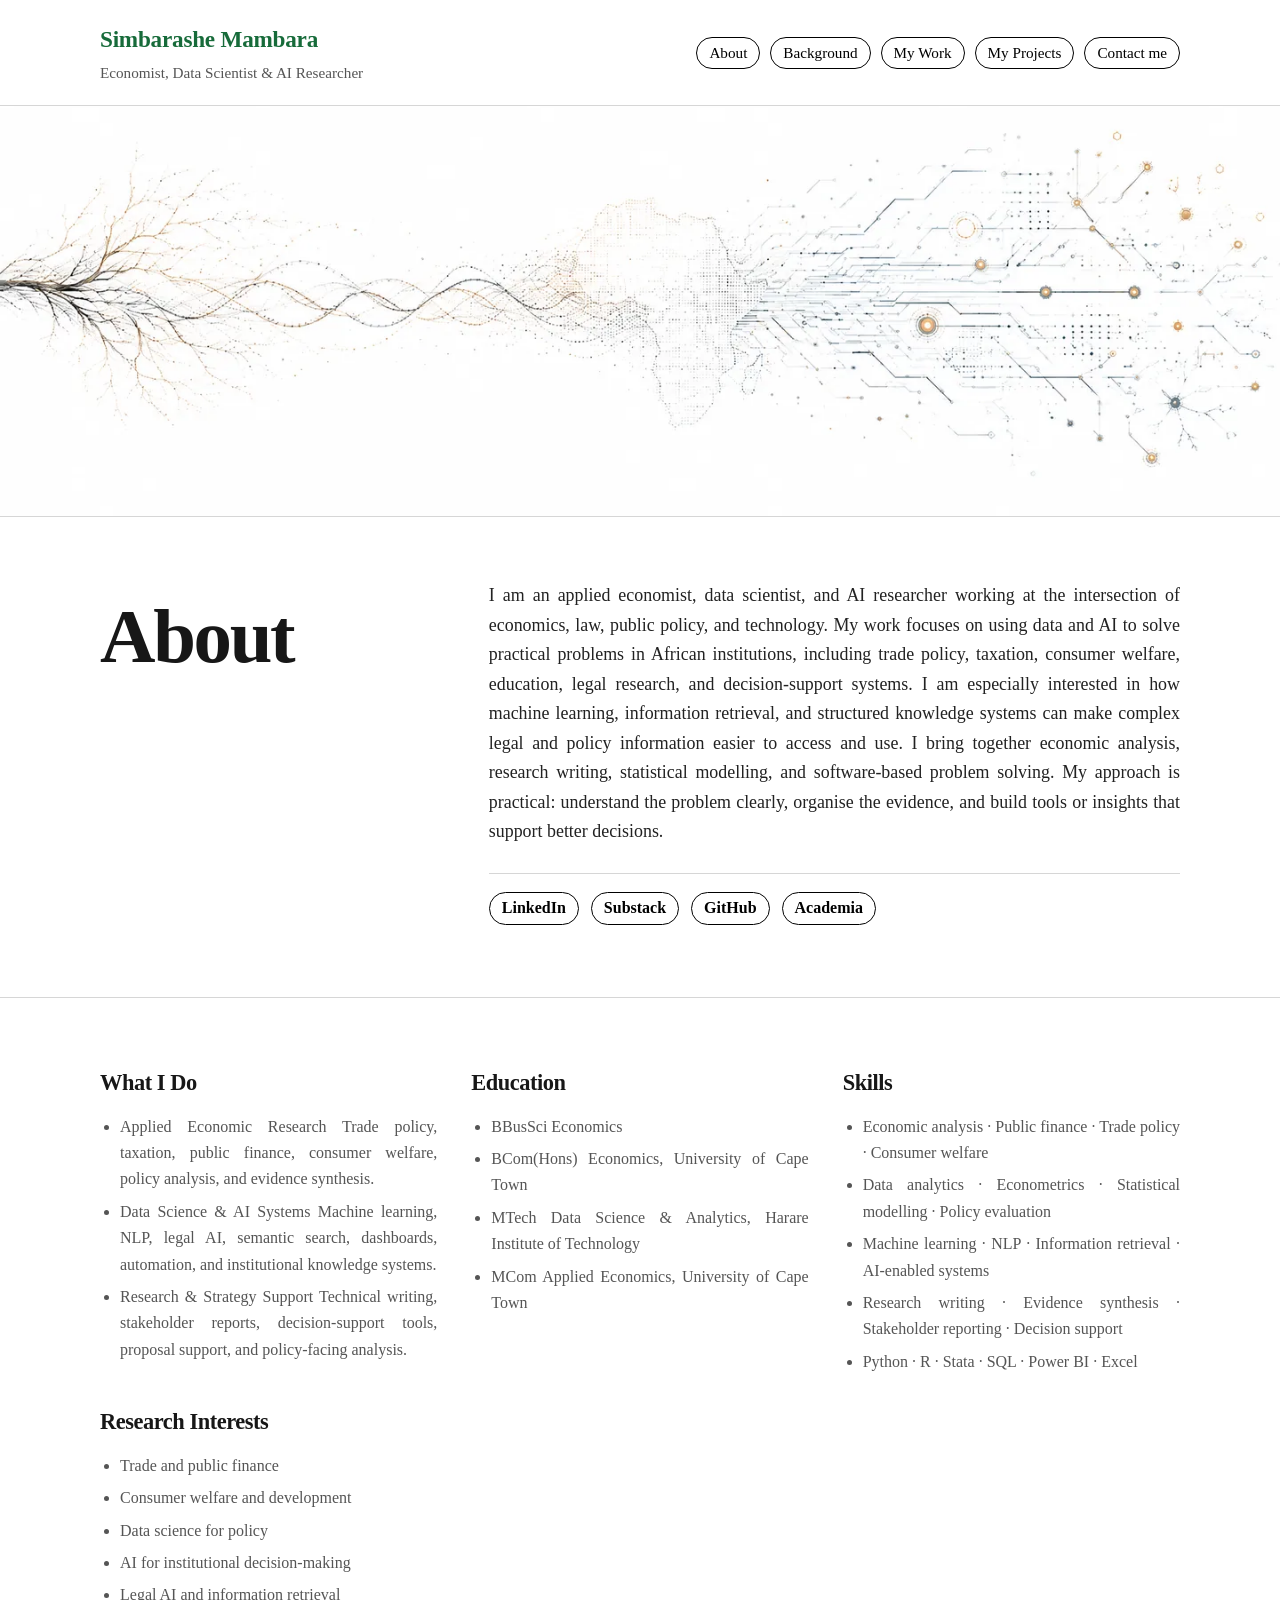
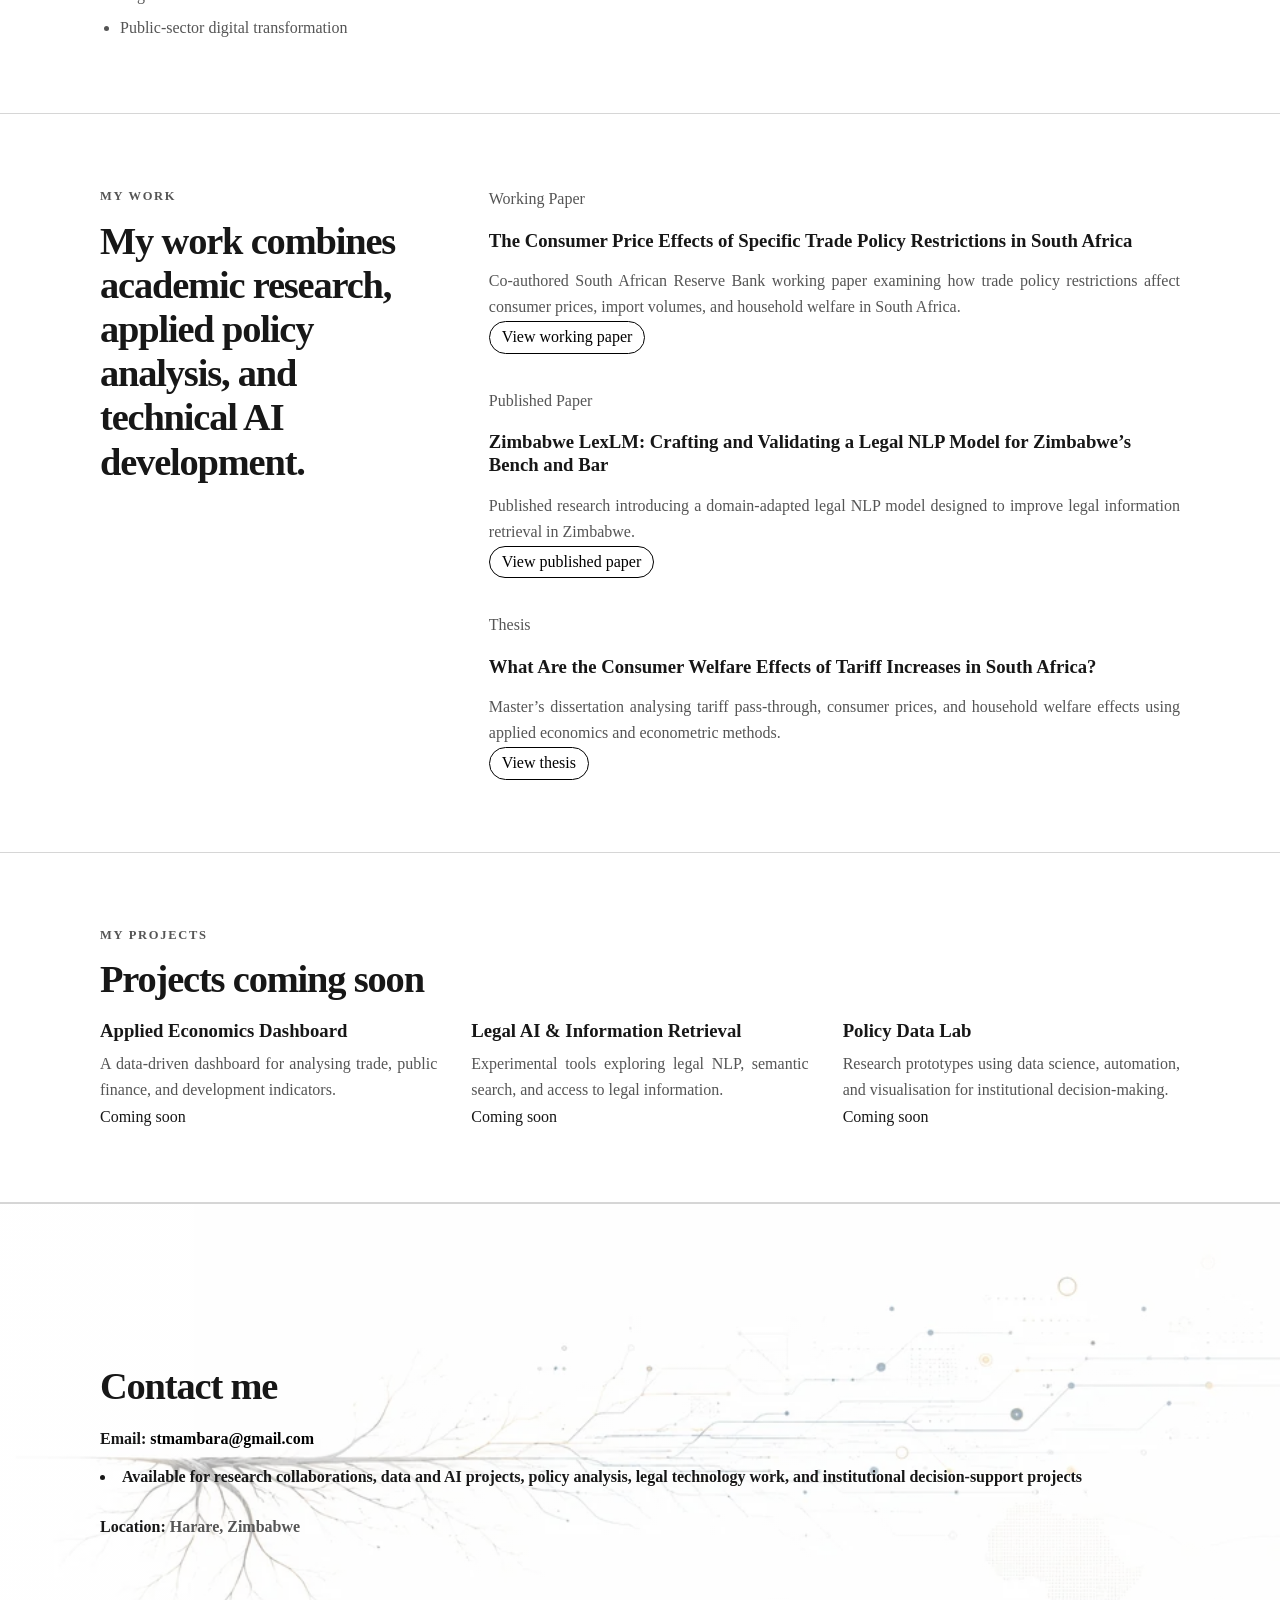
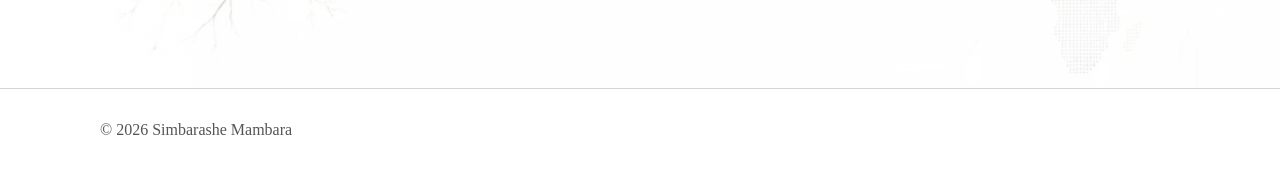
==== commit 528e1df1: "Update index.html" ====
--- a/index.html
+++ b/index.html
@@ -3,36 +3,32 @@
 <head>
   <meta charset="UTF-8" />
   <meta name="viewport" content="width=device-width, initial-scale=1.0" />
-  <meta
-    name="description"
-    content="Portfolio website for Simbarashe Mambara, an applied economist, data scientist, and AI researcher working across economics, law, policy, and technology."
-  />
+  <meta name="description" content="Personal portfolio website for Simbarashe Mambara" />
   <meta name="theme-color" content="#ffffff" />
   <title>Simbarashe Mambara</title>
   <link rel="stylesheet" href="styles.css" />
 </head>
-
 <body>
-  <a class="skip-link" href="#main">Skip to content</a>
+  <a class="skip-link" href="#about">Skip to content</a>
 
   <header class="site-header">
     <div class="container header-inner">
       <div class="name-block">
         <a class="site-title" href="#about">Simbarashe Mambara</a>
-        <p class="site-subtitle">Applied Economist · Data Scientist · AI Researcher</p>
+        <p class="site-subtitle">Economist, Data Scientist & AI Researcher</p>
       </div>
 
       <nav class="site-nav" aria-label="Main navigation">
         <a href="#about">About</a>
         <a href="#background">Background</a>
-        <a href="#work">Work</a>
-        <a href="#projects">Projects</a>
-        <a href="#contact">Contact</a>
+        <a href="#work">My Work</a>
+        <a href="#projects">My Projects</a>
+        <a href="#contact">Contact me</a>
       </nav>
     </div>
   </header>
 
-  <main id="main">
+  <main>
     <section class="visual-banner" aria-label="Abstract visual banner">
       <picture>
         <source
@@ -40,40 +36,31 @@
           srcset="assets/organic-digital-banner-960.webp 960w,
                   assets/organic-digital-banner-1440.webp 1440w,
                   assets/organic-digital-banner-1916.webp 1916w"
-          sizes="100vw"
-        />
+          sizes="100vw" />
         <img
           src="assets/organic-digital-banner.png"
           width="1916"
           height="821"
           alt="Abstract graphic blending organic branching lines into digital circuit patterns"
           decoding="async"
-          fetchpriority="high"
-        />
+          fetchpriority="high" />
       </picture>
     </section>
 
     <section id="about" class="section intro-section">
       <div class="container two-column">
         <div>
+          <p class="section-label"></p>
           <h1>About</h1>
         </div>
 
         <div class="content-card">
           <p class="opening-paragraph">
             I am an applied economist, data scientist, and AI researcher working at the intersection of economics, law, public policy, and technology.
-          </p>
-
-          <p>
-            My work focuses on using data and AI to solve practical problems in African institutions. I work across trade policy, taxation, consumer welfare, education, legal research, and decision-support systems.
-          </p>
-
-          <p>
-            I am especially interested in how machine learning, information retrieval, and structured knowledge systems can make complex legal and policy information easier to access, analyse, and use.
-          </p>
-
-          <p>
-            My approach is practical: understand the problem clearly, organise the evidence, and build tools or insights that support better decisions.
+            My work focuses on using data and AI to solve practical problems in African institutions, including trade policy, taxation, consumer welfare, education, legal research, and decision-support systems.
+            I am especially interested in how machine learning, information retrieval, and structured knowledge systems can make complex legal and policy information easier to access and use.
+            I bring together economic analysis, research writing, statistical modelling, and software-based problem solving. My approach is practical: understand the problem clearly, organise the evidence, 
+            and build tools or insights that support better decisions.
           </p>
 
           <div class="profile-links" aria-label="Profile links">
@@ -91,27 +78,20 @@
         <article class="mini-card">
           <h2>What I Do</h2>
           <ul>
-            <li>
-              <strong>Applied economic research.</strong>
-              Trade policy, taxation, public finance, consumer welfare, policy analysis, and evidence synthesis.
-            </li>
-            <li>
-              <strong>Data science and AI systems.</strong>
-              Machine learning, NLP, legal AI, semantic search, dashboards, automation, and institutional knowledge systems.
-            </li>
-            <li>
-              <strong>Research and strategy support.</strong>
-              Technical writing, stakeholder reports, decision-support tools, proposal support, and policy-facing analysis.
-            </li>
-          </ul>
-        </article>
-
+            <li>Applied Economic Research
+              Trade policy, taxation, public finance, consumer welfare, policy analysis, and evidence synthesis.</li>
+            <li>Data Science & AI Systems
+              Machine learning, NLP, legal AI, semantic search, dashboards, automation, and institutional knowledge systems.</li>
+            <li>Research & Strategy Support
+              Technical writing, stakeholder reports, decision-support tools, proposal support, and policy-facing analysis.</li>
+          </ul>
+        </article>
         <article class="mini-card">
           <h2>Education</h2>
           <ul>
             <li>BBusSci Economics</li>
-            <li>BCom Honours Economics, University of Cape Town</li>
-            <li>MTech Data Science &amp; Analytics, Harare Institute of Technology</li>
+            <li>BCom(Hons) Economics, University of Cape Town </li>
+            <li>MTech Data Science & Analytics, Harare Institute of Technology</li>
             <li>MCom Applied Economics, University of Cape Town</li>
           </ul>
         </article>
@@ -141,108 +121,104 @@
       </div>
     </section>
 
-    <section id="work" class="section">
-      <div class="container two-column">
-        <div>
-          <p class="section-label">Selected work</p>
-          <h2>Research, policy analysis, and technical AI development.</h2>
-        </div>
-
-        <div class="list-block">
-          <article class="list-item">
-            <p class="item-label">Working Paper</p>
-            <h3>The Consumer Price Effects of Specific Trade Policy Restrictions in South Africa</h3>
-            <p>
-              Co-authored South African Reserve Bank working paper examining how trade policy restrictions affect consumer prices, import volumes, and household welfare in South Africa.
-            </p>
-            <a href="https://www.resbank.co.za/en/home/publications/publication-detail-pages/working-papers/2022/the-consumer-price-effects-of-specific-trade-policy-restrictions" target="_blank" rel="noopener noreferrer">
-              View working paper
-            </a>
-          </article>
-
-          <article class="list-item">
-            <p class="item-label">Published Paper</p>
-            <h3>Zimbabwe LexLM: Crafting and Validating a Legal NLP Model for Zimbabwe’s Bench and Bar</h3>
-            <p>
-              Published research introducing a domain-adapted legal NLP model designed to support legal information retrieval in Zimbabwe.
-            </p>
-            <a href="https://ijcsmc.com/docs/papers/July2025/V14I7202507.pdf" target="_blank" rel="noopener noreferrer">
-              View published paper
-            </a>
-          </article>
-
-          <article class="list-item">
-            <p class="item-label">Thesis</p>
-            <h3>What Are the Consumer Welfare Effects of Tariff Increases in South Africa?</h3>
-            <p>
-              Master’s dissertation analysing tariff pass-through, consumer prices, and household welfare effects using applied economics and econometric methods.
-            </p>
-            <a href="https://open.uct.ac.za/items/df2a997d-49f4-4a00-93b8-dffc5952c04a" target="_blank" rel="noopener noreferrer">
-              View thesis
-            </a>
-          </article>
-        </div>
-      </div>
-    </section>
-
-    <section id="projects" class="section">
-      <div class="container">
-        <p class="section-label">Projects</p>
-        <h2>Current project areas</h2>
-
-        <div class="project-grid">
-          <article class="project-card">
-            <h3>Applied Economics Dashboard</h3>
-            <p>
-              A data-driven dashboard for analysing trade, public finance, taxation, and development indicators.
-            </p>
-            <span class="coming-soon">In development</span>
-          </article>
-
-          <article class="project-card">
-            <h3>Legal AI &amp; Information Retrieval</h3>
-            <p>
-              Experimental tools exploring legal NLP, semantic search, judgment classification, and access to legal information.
-            </p>
-            <span class="coming-soon">In development</span>
-          </article>
-
-          <article class="project-card">
-            <h3>Policy Data Lab</h3>
-            <p>
-              Research prototypes using data science, automation, and visualisation to support institutional decision-making.
-            </p>
-            <span class="coming-soon">In development</span>
-          </article>
-        </div>
-      </div>
-    </section>
-
-    <section id="contact" class="section contact-section">
-      <div class="container contact-content">
-        <div>
-          <h2>Contact</h2>
-        </div>
-
-        <div class="content-card contact-card">
-          <div class="contact-details">
-            <p>
-              Available for research collaborations, data and AI projects, policy analysis, legal technology work, and institutional decision-support projects.
-            </p>
-
-            <p>
-              Email:
-              <a href="mailto:stmambara@gmail.com">stmambara@gmail.com</a>
-            </p>
-
-            <p>
-              Location: <span class="address-line">Harare, Zimbabwe</span>
-            </p>
-          </div>
-        </div>
-      </div>
-    </section>
-  </main>
+<section id="work" class="section">
+  <div class="container two-column">
+    <div>
+      <p class="section-label">My work</p>
+      <h2>My work combines academic research, 
+        applied policy analysis, 
+        and technical AI development.</h2>
+    </div>
+
+    <div class="list-block">
+      <article class="list-item">
+        <p class="item-label">Working Paper</p>
+        <h3>The Consumer Price Effects of Specific Trade Policy Restrictions in South Africa</h3>
+        <p>
+          Co-authored South African Reserve Bank working paper examining how trade policy restrictions affect consumer prices, import volumes, and household welfare in South Africa.
+        </p>
+        <a href="https://www.resbank.co.za/en/home/publications/publication-detail-pages/working-papers/2022/the-consumer-price-effects-of-specific-trade-policy-restrictions" target="_blank" rel="noopener noreferrer">
+          View working paper
+        </a>
+      </article>
+
+      <article class="list-item">
+        <p class="item-label">Published Paper</p>
+        <h3>Zimbabwe LexLM: Crafting and Validating a Legal NLP Model for Zimbabwe’s Bench and Bar</h3>
+        <p>
+          Published research introducing a domain-adapted legal NLP model designed to improve legal information retrieval in Zimbabwe.
+        </p>
+        <a href="https://ijcsmc.com/docs/papers/July2025/V14I7202507.pdf" target="_blank" rel="noopener noreferrer">
+          View published paper
+        </a>
+      </article>
+
+      <article class="list-item">
+        <p class="item-label">Thesis</p>
+        <h3>What Are the Consumer Welfare Effects of Tariff Increases in South Africa?</h3>
+        <p>
+          Master’s dissertation analysing tariff pass-through, consumer prices, and household welfare effects using applied economics and econometric methods.
+        </p>
+        <a href="https://open.uct.ac.za/items/df2a997d-49f4-4a00-93b8-dffc5952c04a" target="_blank" rel="noopener noreferrer">
+          View thesis
+        </a>
+      </article>
+    </div>
+  </div>
+</section>
+
+<section id="projects" class="section">
+  <div class="container">
+    <p class="section-label">My projects</p>
+    <h2>Projects coming soon</h2>
+
+    <div class="project-grid">
+      <article class="project-card">
+        <h3>Applied Economics Dashboard</h3>
+        <p>
+          A data-driven dashboard for analysing trade, public finance, and development indicators.
+        </p>
+        <span class="coming-soon">Coming soon</span>
+      </article>
+
+      <article class="project-card">
+        <h3>Legal AI & Information Retrieval</h3>
+        <p>
+          Experimental tools exploring legal NLP, semantic search, and access to legal information.
+        </p>
+        <span class="coming-soon">Coming soon</span>
+      </article>
+
+      <article class="project-card">
+        <h3>Policy Data Lab</h3>
+        <p>
+          Research prototypes using data science, automation, and visualisation for institutional decision-making.
+        </p>
+        <span class="coming-soon">Coming soon</span>
+      </article>
+    </div>
+  </div>
+</section>
+
+<section id="contact" class="section contact-section">
+  <div class="container contact-content">
+    <div>
+      <p class="section-label"></p>
+      <h2>Contact me</h2>
+    </div>
+
+    <div class="content-card contact-card">
+      <div class="contact-details">
+        <p>
+          Email:
+          <a href="mailto:stmambara@gmail.com">stmambara@gmail.com</a>
+            <li>Available for research collaborations, data and AI projects, policy analysis, legal technology work, and institutional decision-support projects</li>
+        </p>
+        <p>Location: <span class="address-line">Harare, Zimbabwe</span></p>
+      </div>
+    </div>
+  </div>
+</section>
 
   <footer class="site-footer">
     <div class="container">
@@ -251,7 +227,7 @@
   </footer>
 
   <script>
-    document.getElementById("year").textContent = new Date().getFullYear();
+    document.getElementById('year').textContent = new Date().getFullYear();
   </script>
 </body>
 </html>
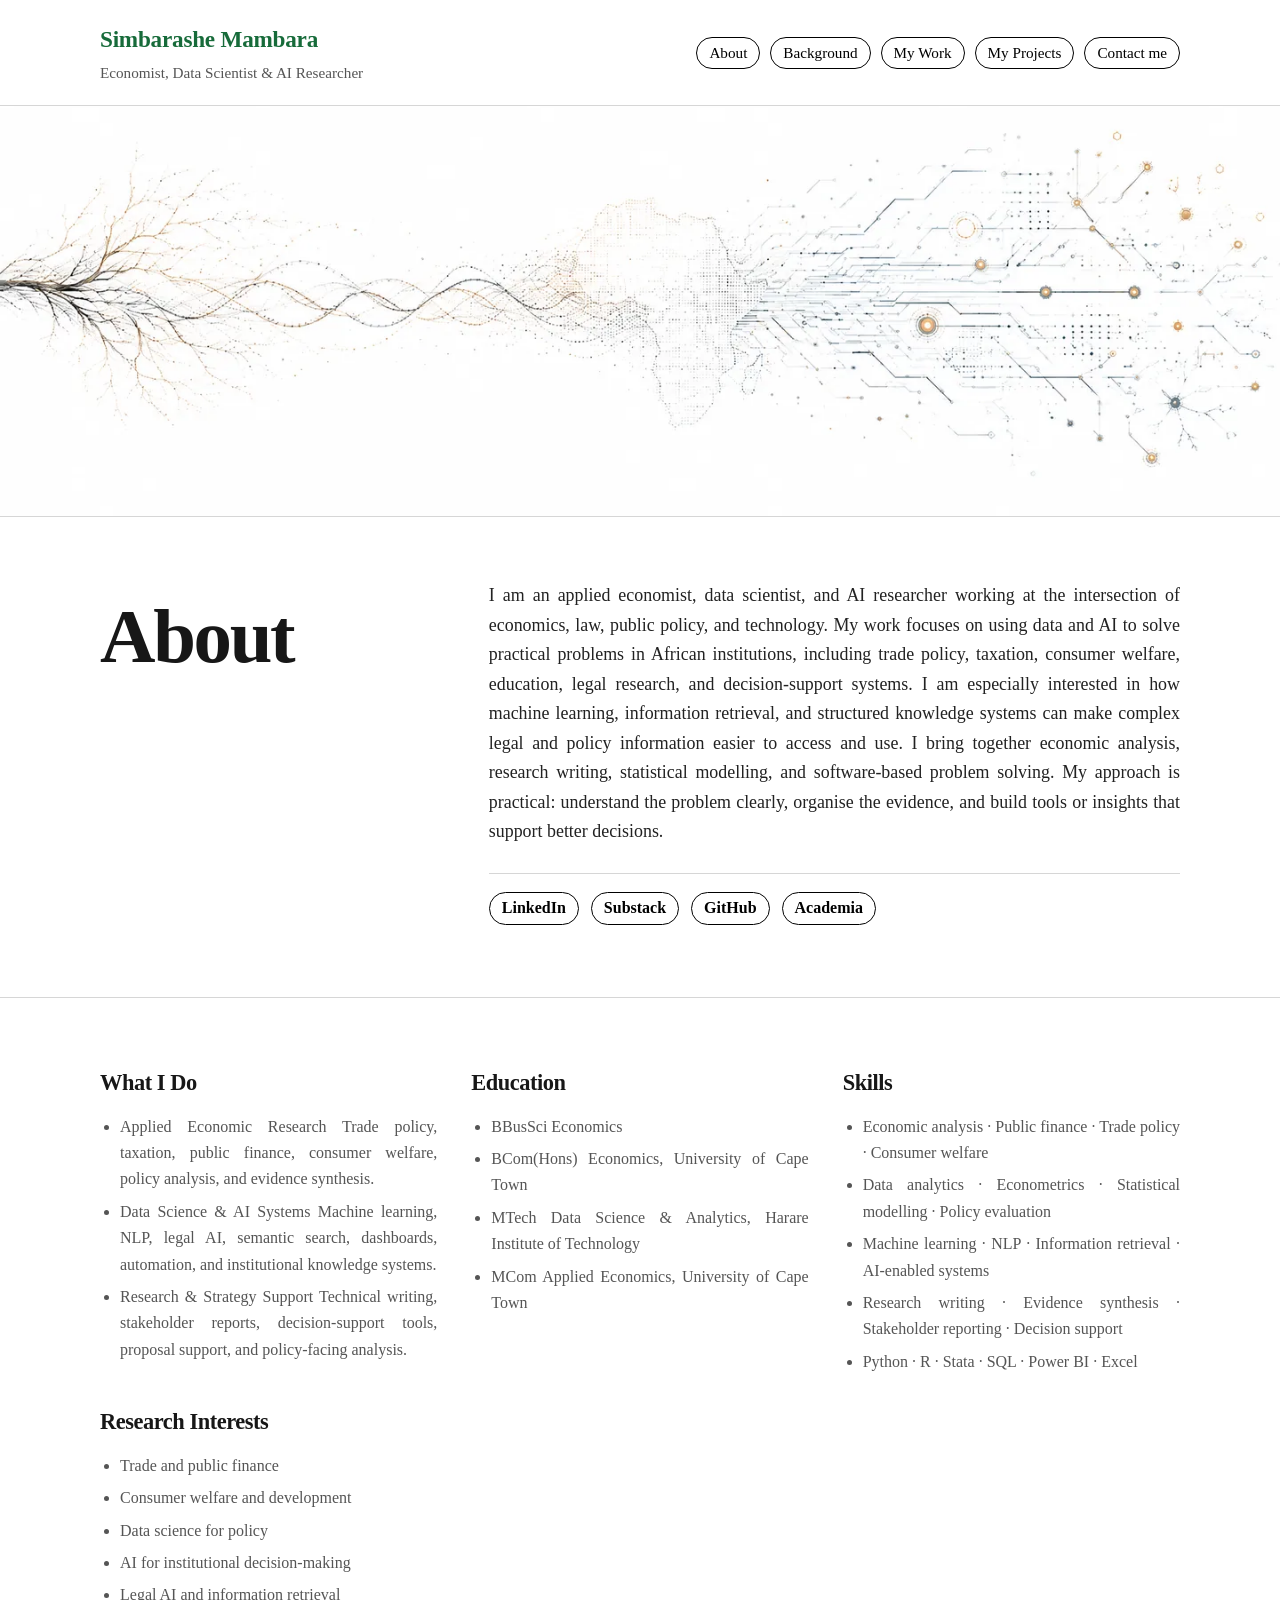
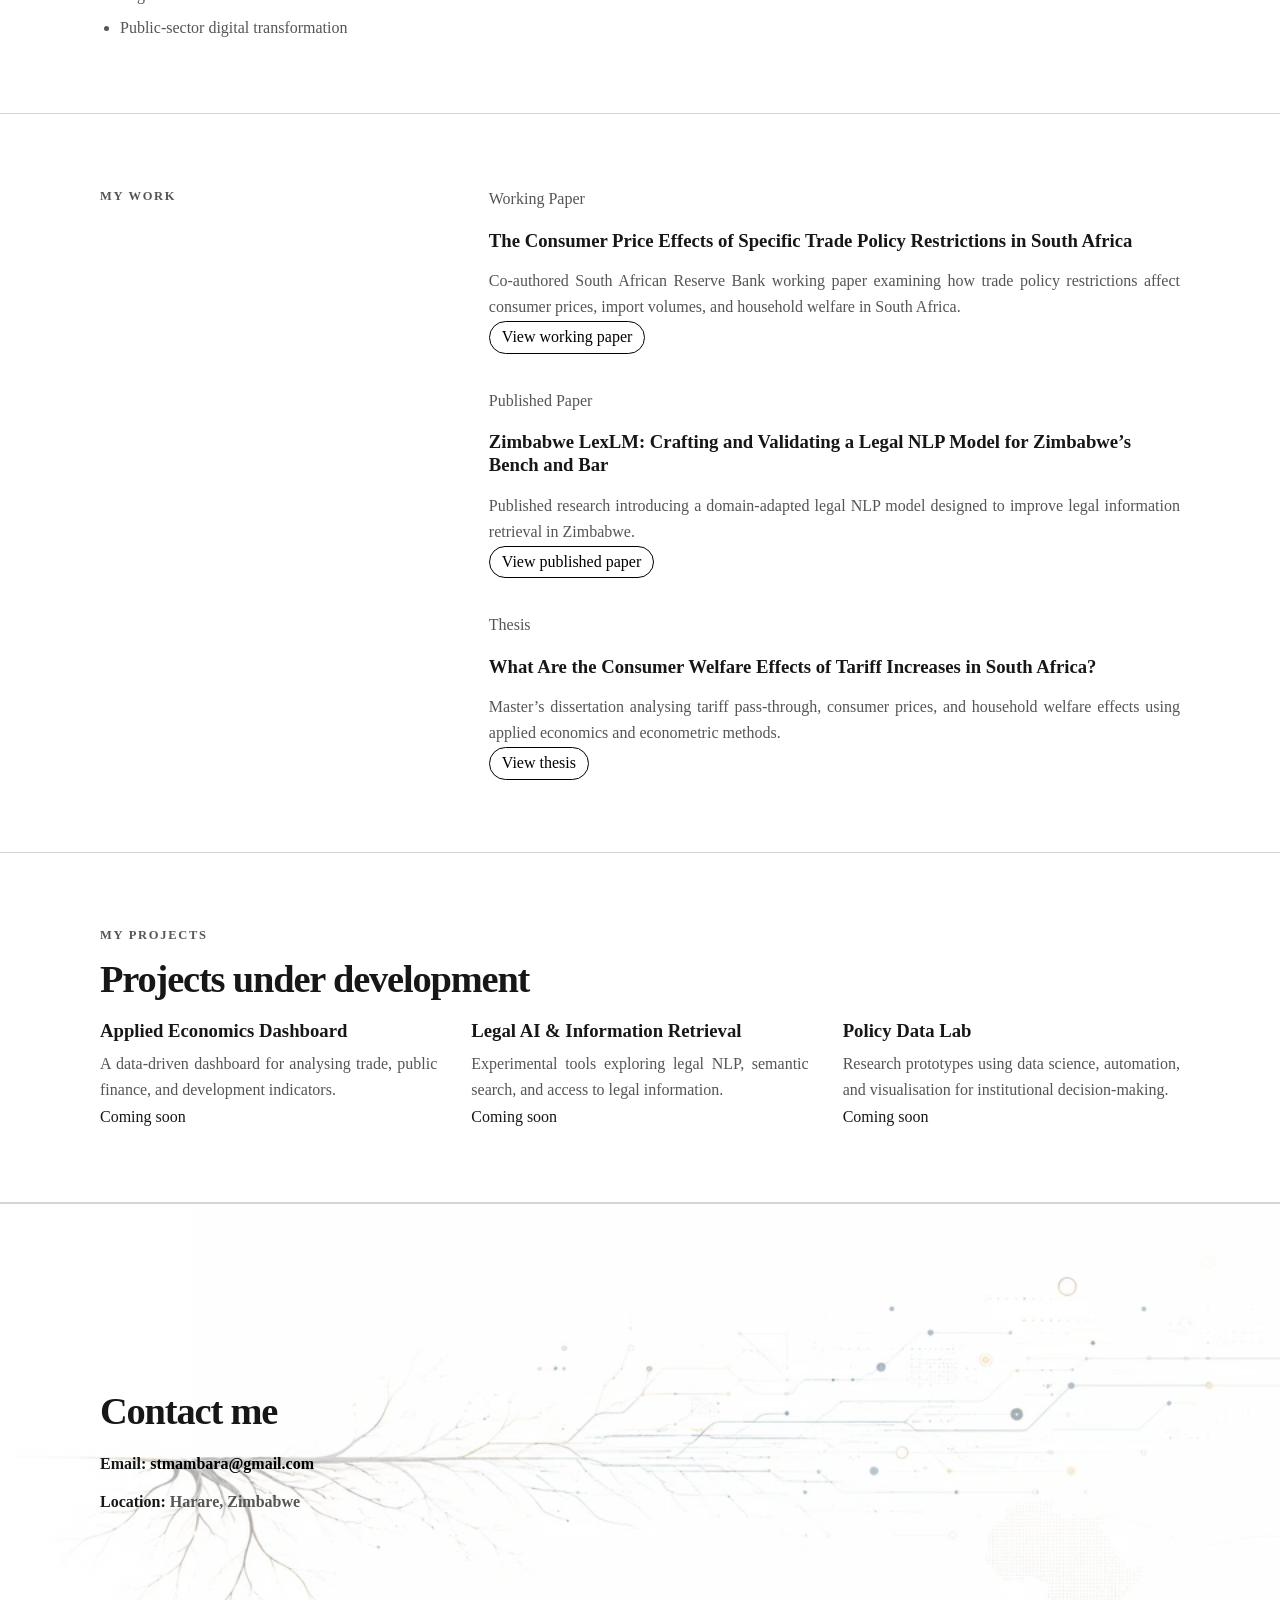
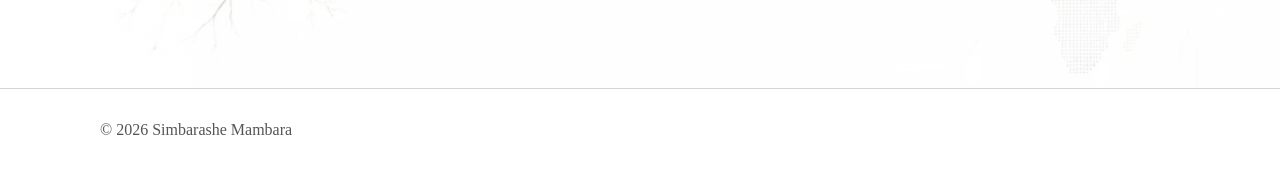
==== commit 565a8f3c: "Update index.html" ====
--- a/index.html
+++ b/index.html
@@ -125,9 +125,6 @@
   <div class="container two-column">
     <div>
       <p class="section-label">My work</p>
-      <h2>My work combines academic research, 
-        applied policy analysis, 
-        and technical AI development.</h2>
     </div>
 
     <div class="list-block">
@@ -170,7 +167,7 @@
 <section id="projects" class="section">
   <div class="container">
     <p class="section-label">My projects</p>
-    <h2>Projects coming soon</h2>
+    <h2>Projects under development</h2>
 
     <div class="project-grid">
       <article class="project-card">
@@ -212,8 +209,6 @@
         <p>
           Email:
           <a href="mailto:stmambara@gmail.com">stmambara@gmail.com</a>
-            <li>Available for research collaborations, data and AI projects, policy analysis, legal technology work, and institutional decision-support projects</li>
-        </p>
         <p>Location: <span class="address-line">Harare, Zimbabwe</span></p>
       </div>
     </div>
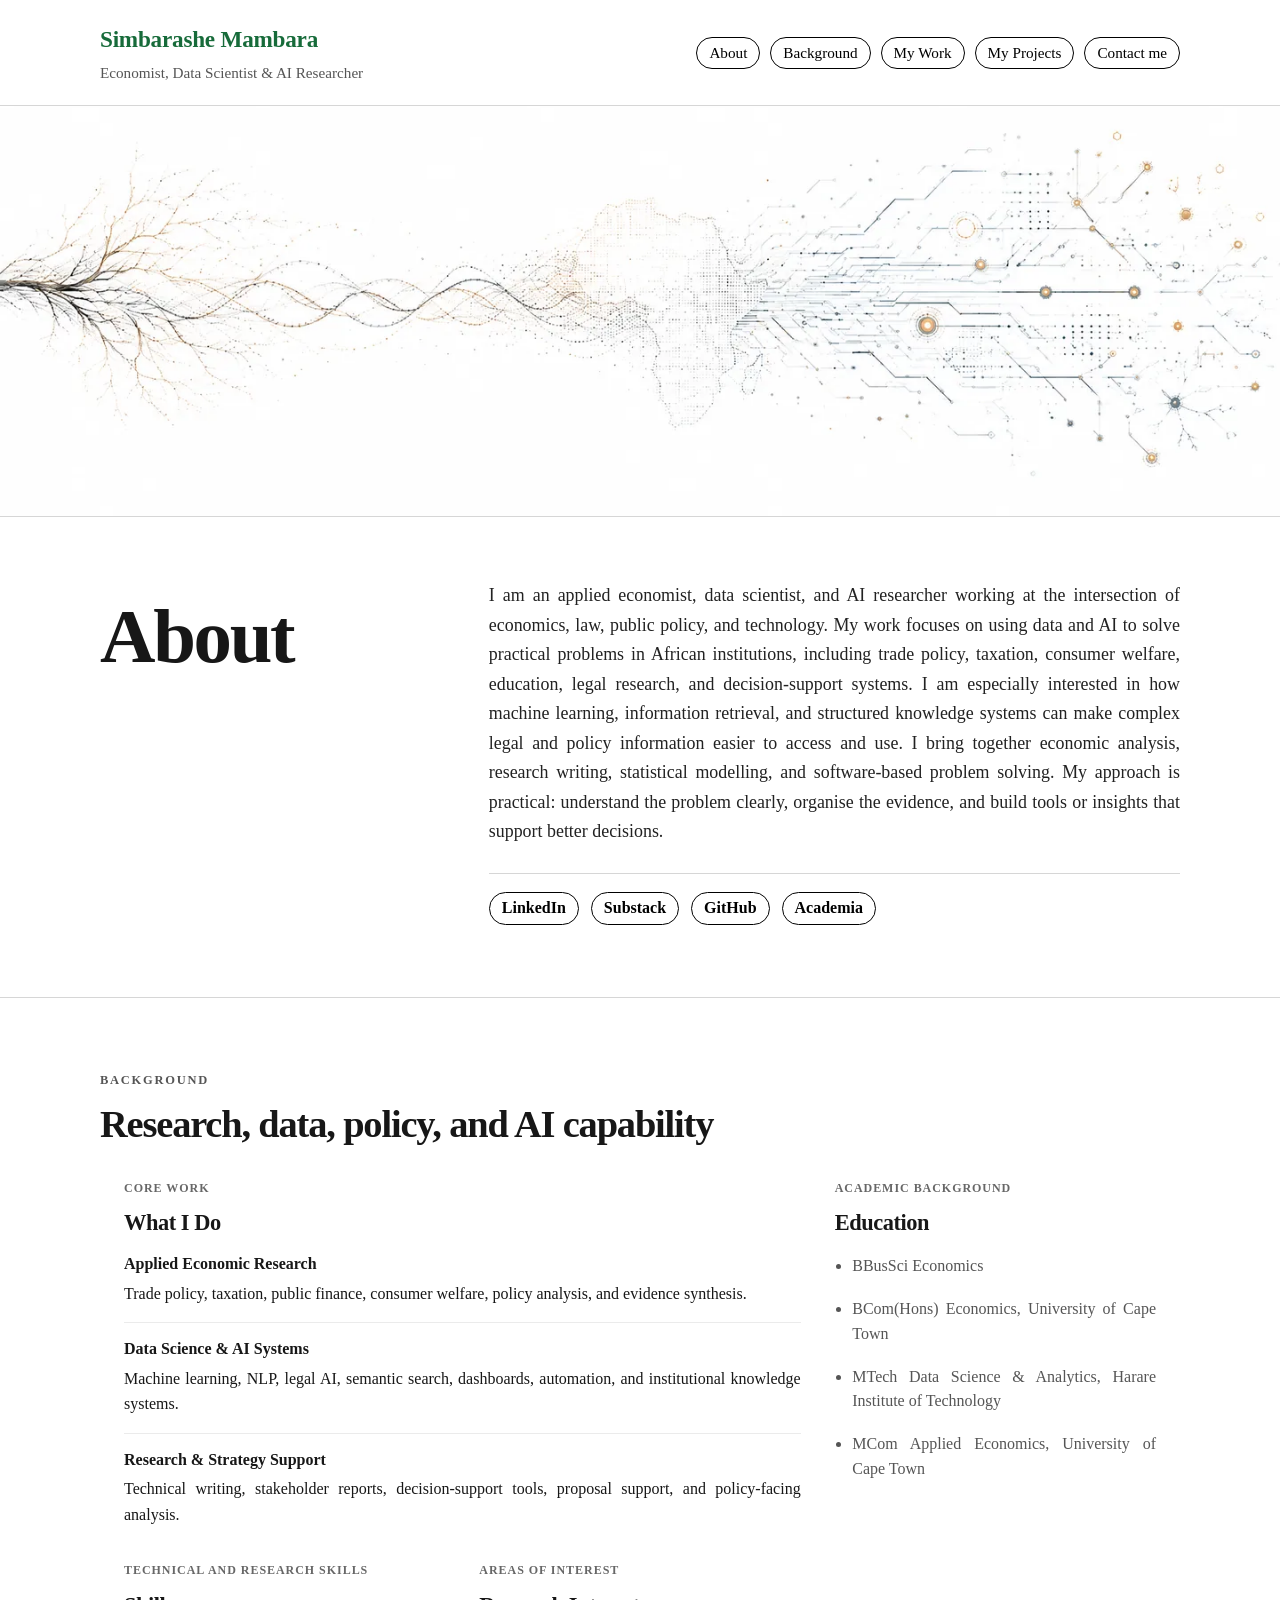
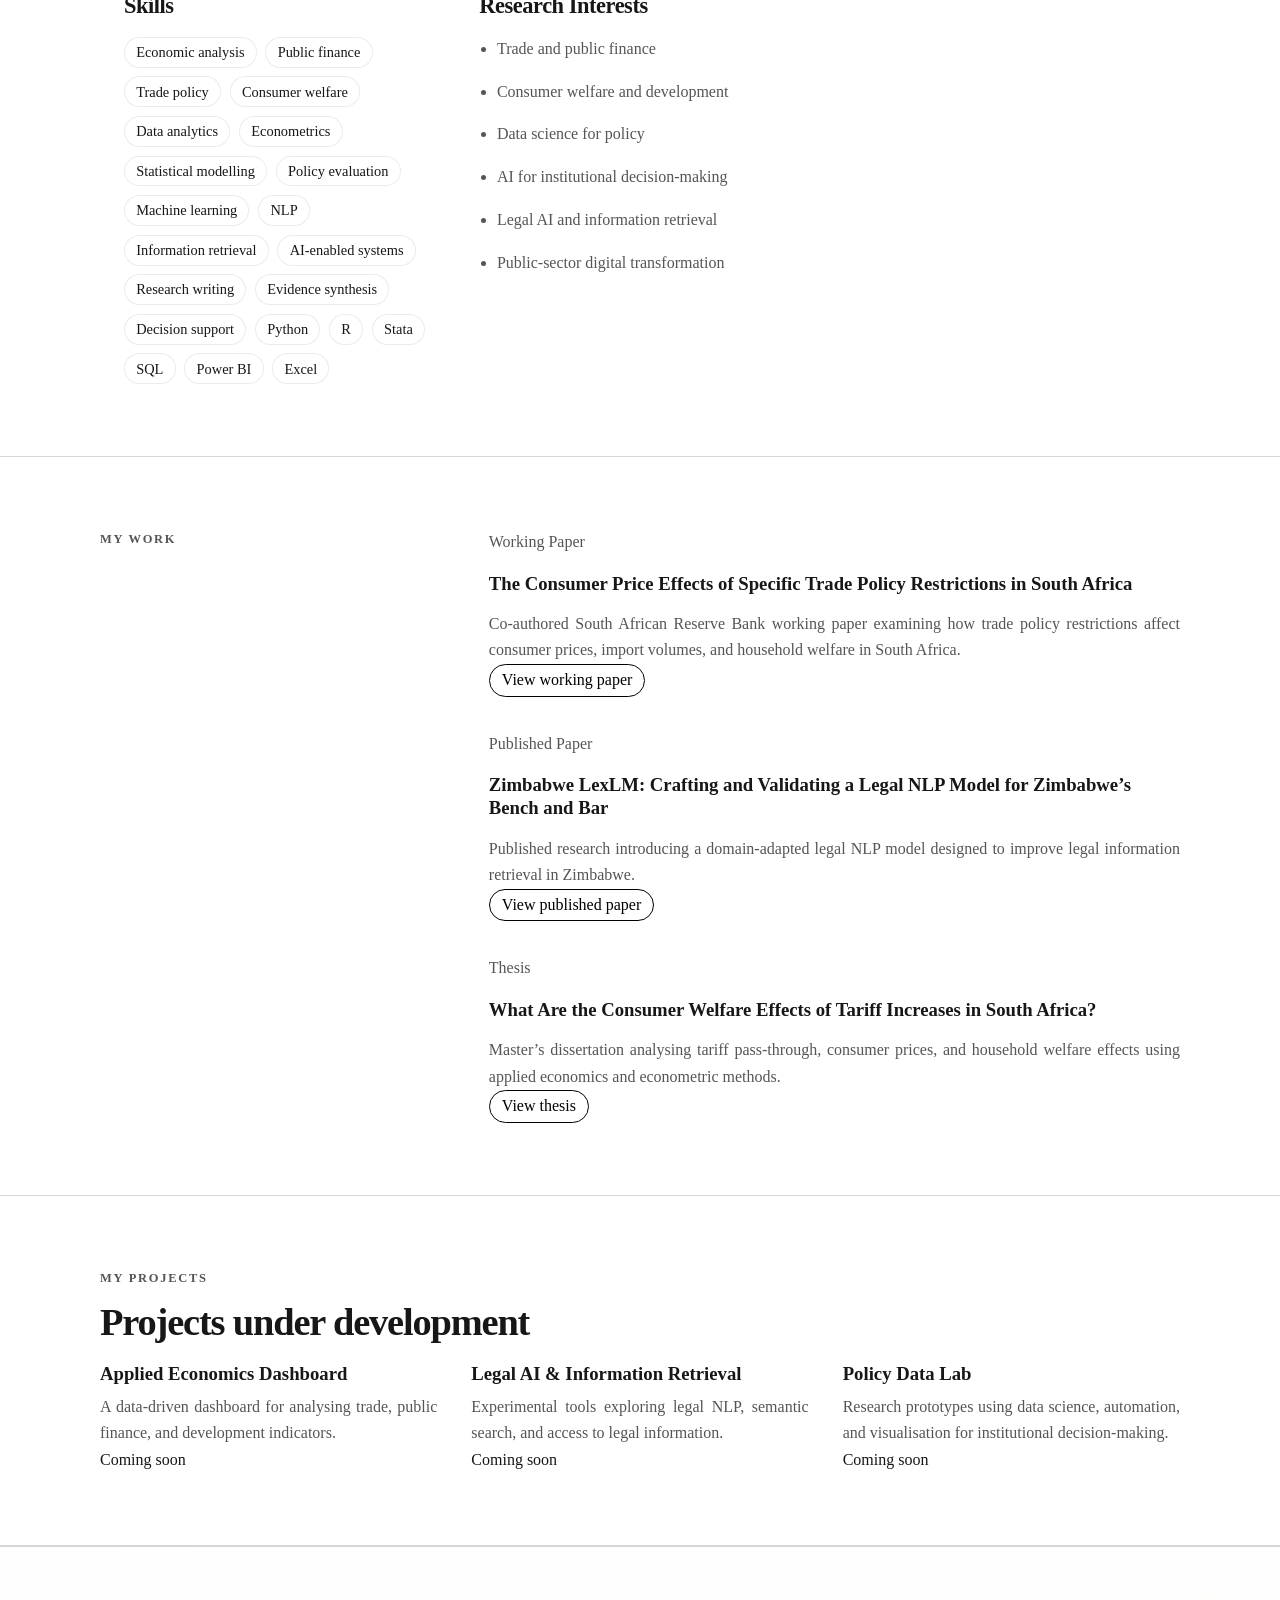
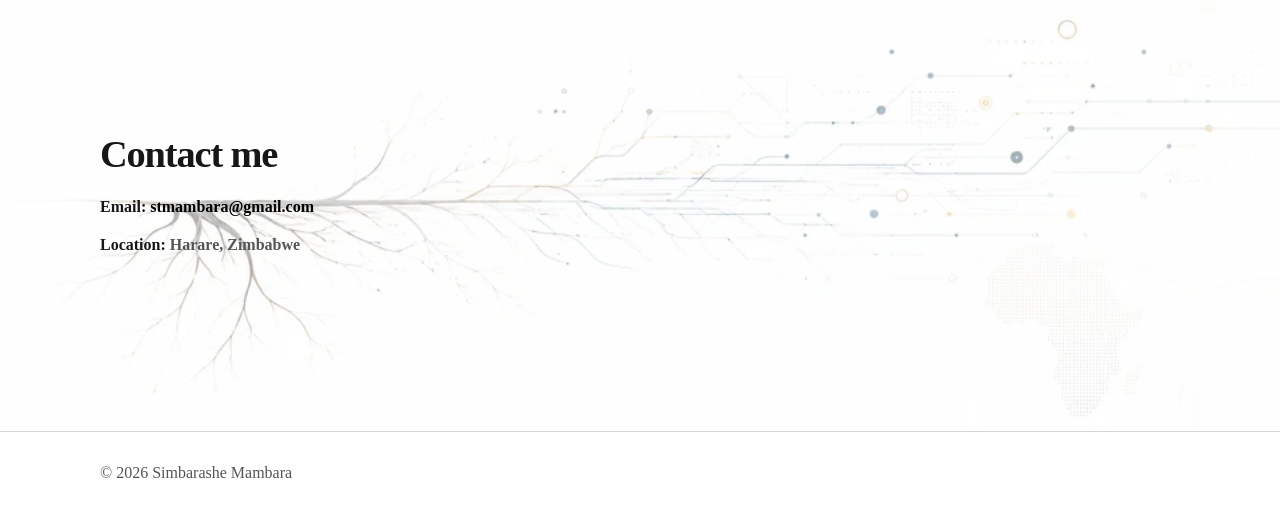
==== commit 52ee8c71: "Update index.html" ====
--- a/index.html
+++ b/index.html
@@ -73,53 +73,93 @@
       </div>
     </section>
 
-    <section id="background" class="section">
-      <div class="container cards-grid">
-        <article class="mini-card">
-          <h2>What I Do</h2>
-          <ul>
-            <li>Applied Economic Research
-              Trade policy, taxation, public finance, consumer welfare, policy analysis, and evidence synthesis.</li>
-            <li>Data Science & AI Systems
-              Machine learning, NLP, legal AI, semantic search, dashboards, automation, and institutional knowledge systems.</li>
-            <li>Research & Strategy Support
-              Technical writing, stakeholder reports, decision-support tools, proposal support, and policy-facing analysis.</li>
-          </ul>
-        </article>
-        <article class="mini-card">
-          <h2>Education</h2>
-          <ul>
-            <li>BBusSci Economics</li>
-            <li>BCom(Hons) Economics, University of Cape Town </li>
-            <li>MTech Data Science & Analytics, Harare Institute of Technology</li>
-            <li>MCom Applied Economics, University of Cape Town</li>
-          </ul>
-        </article>
-
-        <article class="mini-card">
-          <h2>Skills</h2>
-          <ul>
-            <li>Economic analysis · Public finance · Trade policy · Consumer welfare</li>
-            <li>Data analytics · Econometrics · Statistical modelling · Policy evaluation</li>
-            <li>Machine learning · NLP · Information retrieval · AI-enabled systems</li>
-            <li>Research writing · Evidence synthesis · Stakeholder reporting · Decision support</li>
-            <li>Python · R · Stata · SQL · Power BI · Excel</li>
-          </ul>
-        </article>
-
-        <article class="mini-card">
-          <h2>Research Interests</h2>
-          <ul>
-            <li>Trade and public finance</li>
-            <li>Consumer welfare and development</li>
-            <li>Data science for policy</li>
-            <li>AI for institutional decision-making</li>
-            <li>Legal AI and information retrieval</li>
-            <li>Public-sector digital transformation</li>
-          </ul>
-        </article>
-      </div>
-    </section>
+<section id="background" class="section background-section">
+  <div class="container">
+    <div class="background-heading">
+      <p class="section-label">Background</p>
+      <h2>Research, data, policy, and AI capability</h2>
+    </div>
+
+    <div class="container cards-grid">
+      <article class="mini-card feature-card">
+        <p class="card-label">Core work</p>
+        <h2>What I Do</h2>
+
+        <div class="stacked-list">
+          <div class="stacked-item">
+            <h3>Applied Economic Research</h3>
+            <p>Trade policy, taxation, public finance, consumer welfare, policy analysis, and evidence synthesis.</p>
+          </div>
+
+          <div class="stacked-item">
+            <h3>Data Science &amp; AI Systems</h3>
+            <p>Machine learning, NLP, legal AI, semantic search, dashboards, automation, and institutional knowledge systems.</p>
+          </div>
+
+          <div class="stacked-item">
+            <h3>Research &amp; Strategy Support</h3>
+            <p>Technical writing, stakeholder reports, decision-support tools, proposal support, and policy-facing analysis.</p>
+          </div>
+        </div>
+      </article>
+
+      <article class="mini-card">
+        <p class="card-label">Academic background</p>
+        <h2>Education</h2>
+
+        <ul class="clean-list education-list">
+          <li>BBusSci Economics</li>
+          <li>BCom(Hons) Economics, University of Cape Town</li>
+          <li>MTech Data Science &amp; Analytics, Harare Institute of Technology</li>
+          <li>MCom Applied Economics, University of Cape Town</li>
+        </ul>
+      </article>
+
+      <article class="mini-card">
+        <p class="card-label">Technical and research skills</p>
+        <h2>Skills</h2>
+
+        <div class="skill-tags" aria-label="Skills">
+          <span>Economic analysis</span>
+          <span>Public finance</span>
+          <span>Trade policy</span>
+          <span>Consumer welfare</span>
+          <span>Data analytics</span>
+          <span>Econometrics</span>
+          <span>Statistical modelling</span>
+          <span>Policy evaluation</span>
+          <span>Machine learning</span>
+          <span>NLP</span>
+          <span>Information retrieval</span>
+          <span>AI-enabled systems</span>
+          <span>Research writing</span>
+          <span>Evidence synthesis</span>
+          <span>Decision support</span>
+          <span>Python</span>
+          <span>R</span>
+          <span>Stata</span>
+          <span>SQL</span>
+          <span>Power BI</span>
+          <span>Excel</span>
+        </div>
+      </article>
+
+      <article class="mini-card">
+        <p class="card-label">Areas of interest</p>
+        <h2>Research Interests</h2>
+
+        <ul class="clean-list interest-list">
+          <li>Trade and public finance</li>
+          <li>Consumer welfare and development</li>
+          <li>Data science for policy</li>
+          <li>AI for institutional decision-making</li>
+          <li>Legal AI and information retrieval</li>
+          <li>Public-sector digital transformation</li>
+        </ul>
+      </article>
+    </div>
+  </div>
+</section>
 
 <section id="work" class="section">
   <div class="container two-column">
--- a/styles.css
+++ b/styles.css
@@ -542,3 +542,88 @@
     scroll-behavior: auto;
   }
 }
+
+.background-section .container.cards-grid {
+  margin-top: 2rem;
+}
+
+.background-heading {
+  max-width: 720px;
+  margin-bottom: 1rem;
+}
+
+.background-heading h2 {
+  margin-top: 0.35rem;
+}
+
+.card-label {
+  margin: 0 0 0.75rem;
+  font-size: 0.75rem;
+  font-weight: 700;
+  letter-spacing: 0.08em;
+  text-transform: uppercase;
+  opacity: 0.65;
+}
+
+.feature-card {
+  grid-column: span 2;
+}
+
+.stacked-list {
+  display: grid;
+  gap: 1rem;
+}
+
+.stacked-item {
+  padding-top: 1rem;
+  border-top: 1px solid rgba(0, 0, 0, 0.08);
+}
+
+.stacked-item:first-child {
+  padding-top: 0;
+  border-top: 0;
+}
+
+.stacked-item h3 {
+  margin: 0 0 0.4rem;
+  font-size: 1rem;
+}
+
+.stacked-item p {
+  margin: 0;
+  line-height: 1.6;
+}
+
+.clean-list {
+  display: grid;
+  gap: 0.75rem;
+  margin: 0;
+  padding-left: 1.1rem;
+}
+
+.clean-list li {
+  line-height: 1.55;
+}
+
+.skill-tags {
+  display: flex;
+  flex-wrap: wrap;
+  gap: 0.55rem;
+}
+
+.skill-tags span {
+  display: inline-flex;
+  align-items: center;
+  padding: 0.45rem 0.7rem;
+  border: 1px solid rgba(0, 0, 0, 0.08);
+  border-radius: 999px;
+  font-size: 0.9rem;
+  line-height: 1;
+  background: rgba(255, 255, 255, 0.65);
+}
+
+@media (max-width: 900px) {
+  .feature-card {
+    grid-column: span 1;
+  }
+}
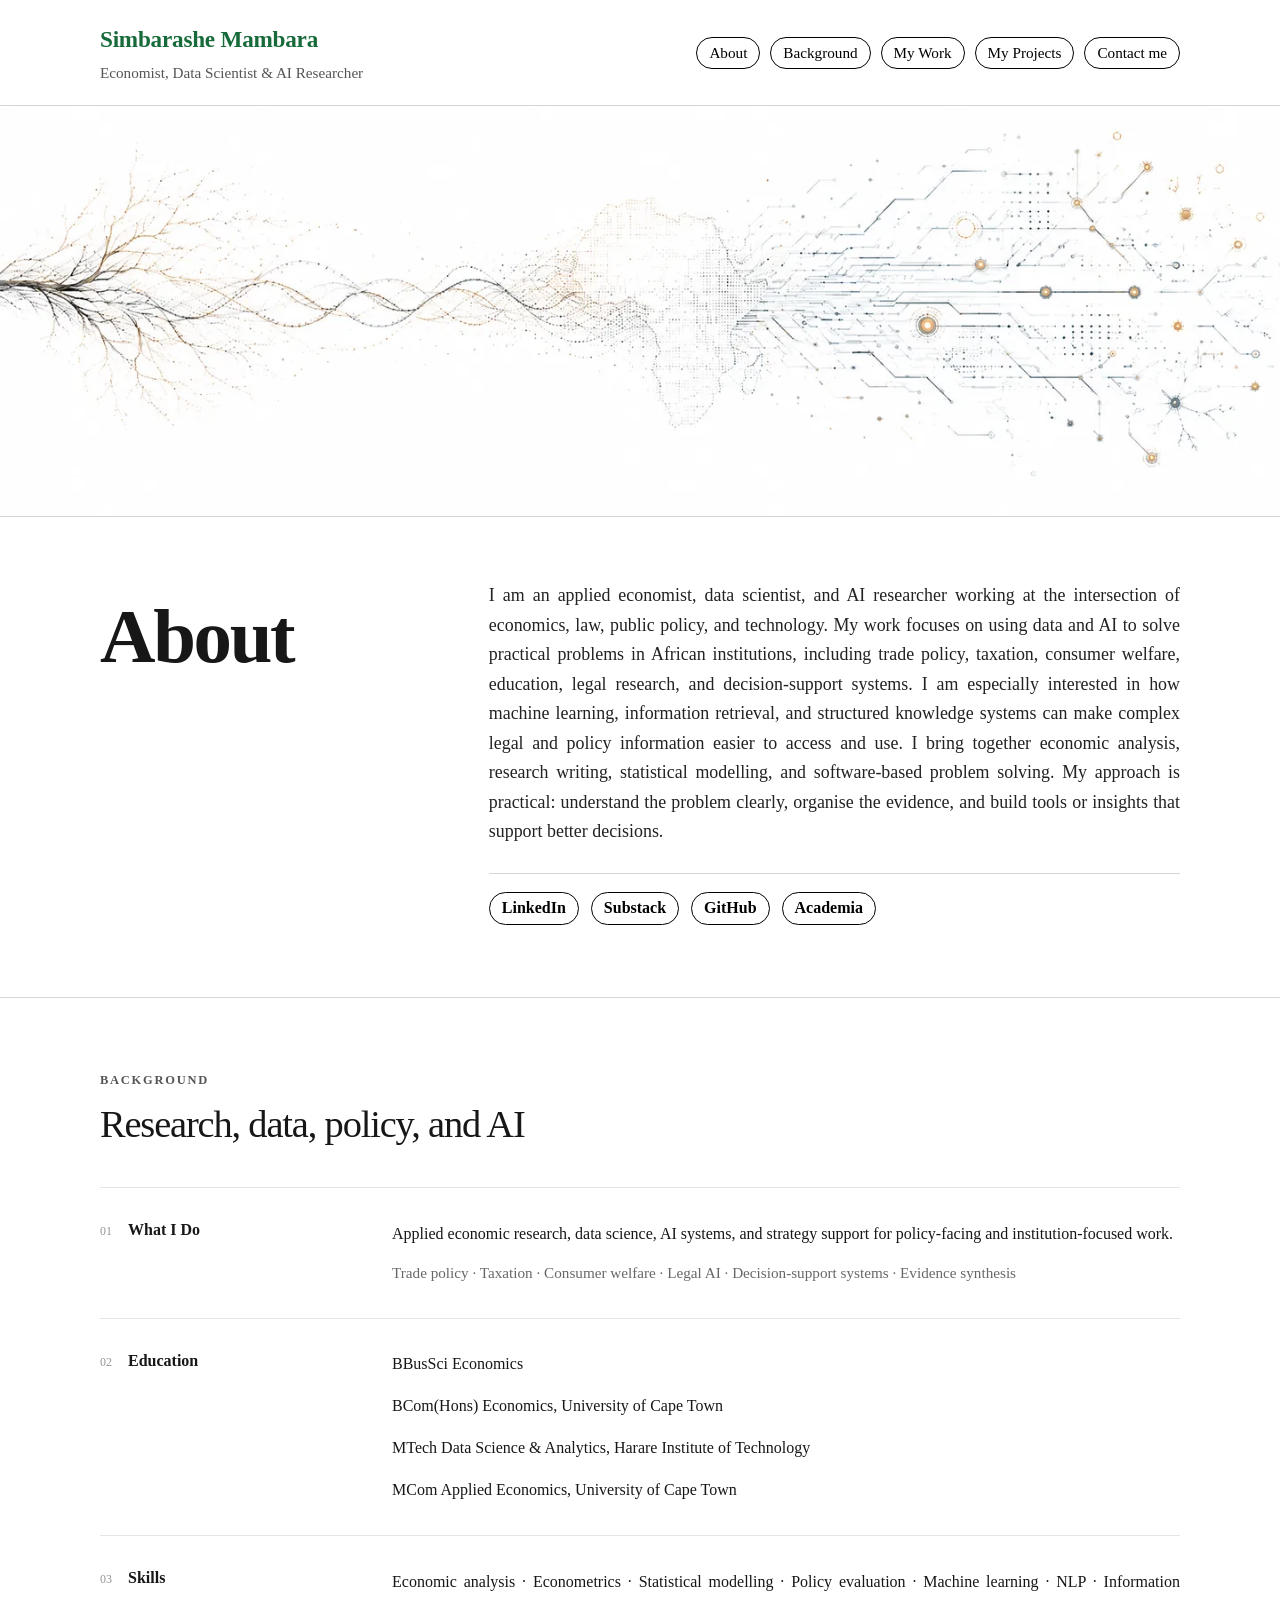
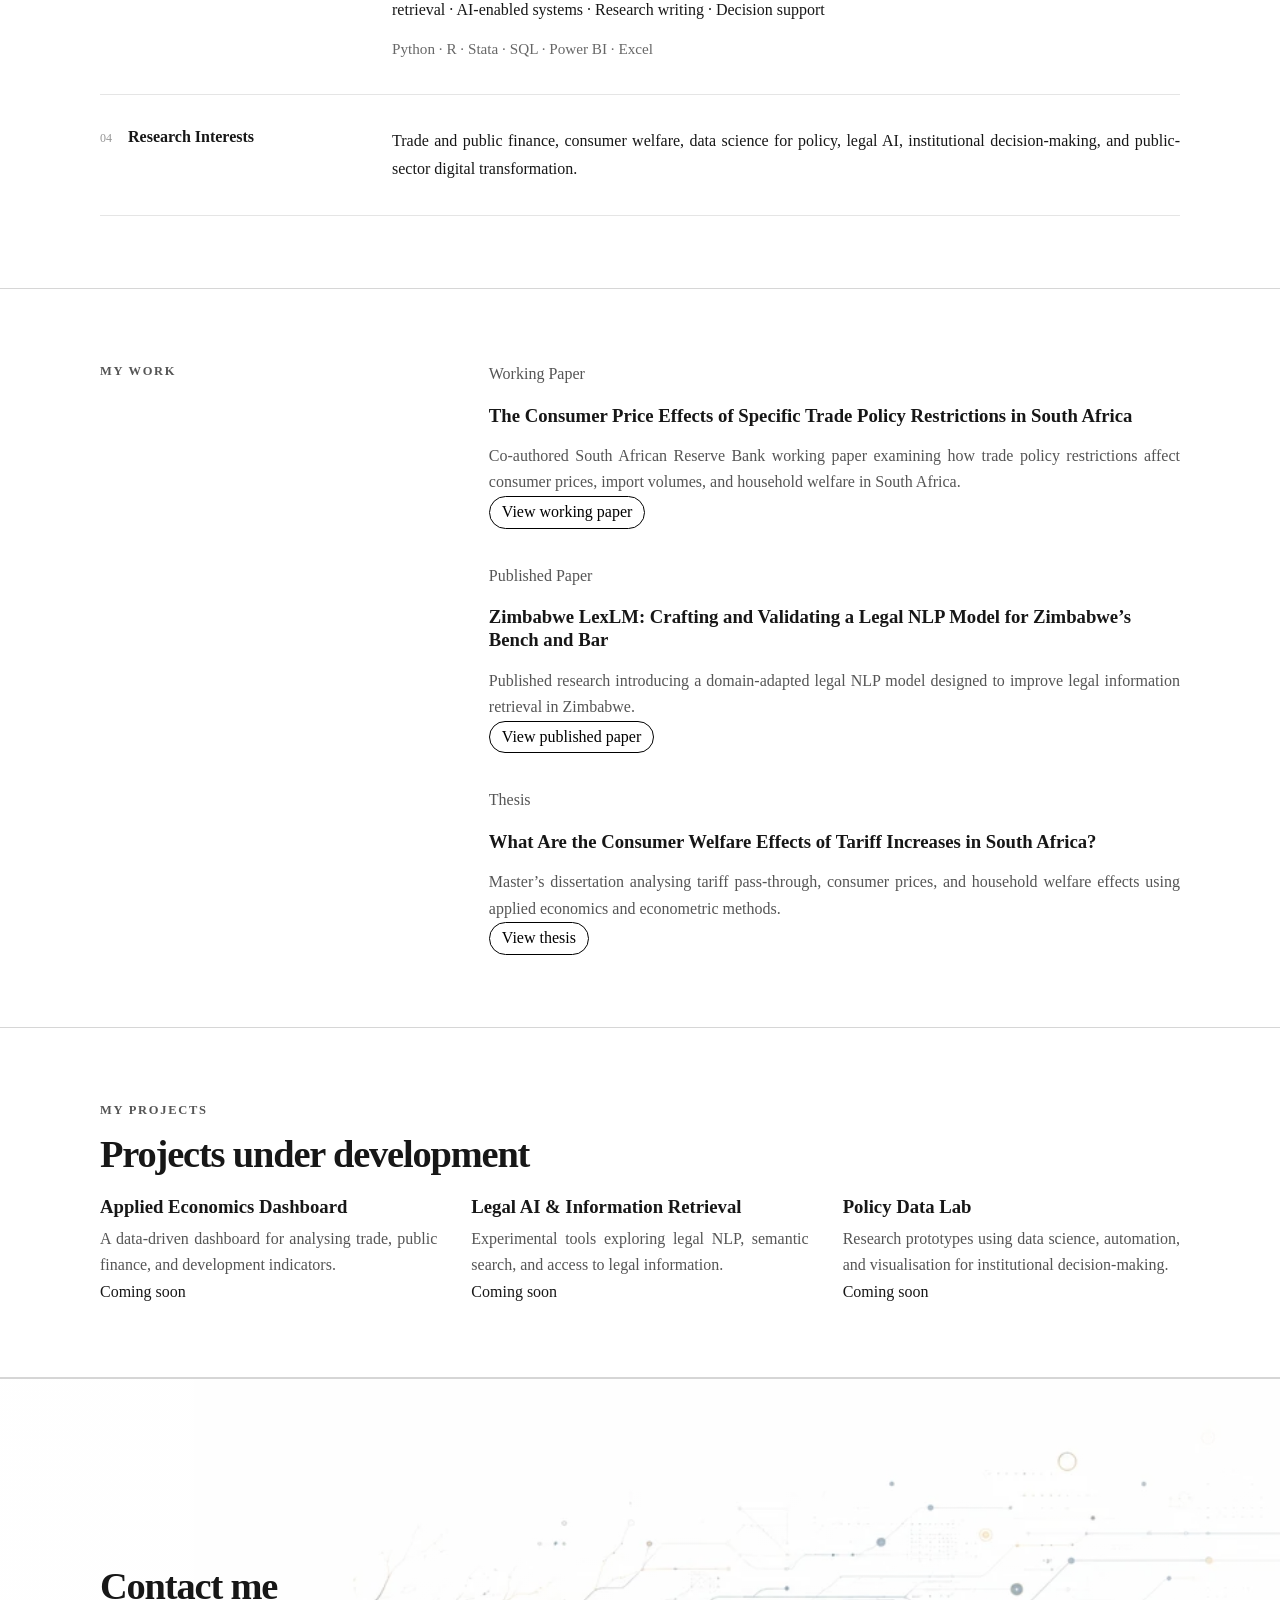
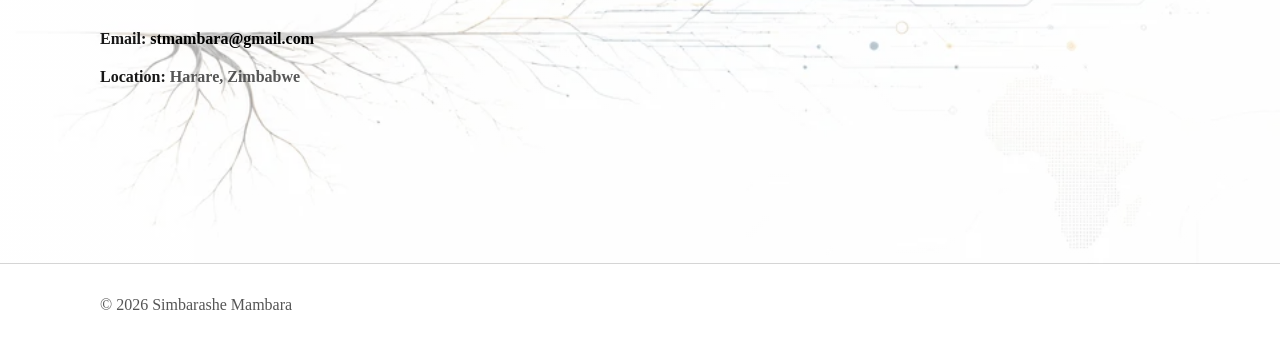
==== commit 6e2db644: "Update index.html" ====
--- a/index.html
+++ b/index.html
@@ -73,89 +73,73 @@
       </div>
     </section>
 
-<section id="background" class="section background-section">
+<section id="background" class="section profile-summary-section">
   <div class="container">
-    <div class="background-heading">
+    <div class="profile-summary-heading">
       <p class="section-label">Background</p>
-      <h2>Research, data, policy, and AI capability</h2>
-    </div>
-
-    <div class="container cards-grid">
-      <article class="mini-card feature-card">
-        <p class="card-label">Core work</p>
-        <h2>What I Do</h2>
-
-        <div class="stacked-list">
-          <div class="stacked-item">
-            <h3>Applied Economic Research</h3>
-            <p>Trade policy, taxation, public finance, consumer welfare, policy analysis, and evidence synthesis.</p>
-          </div>
-
-          <div class="stacked-item">
-            <h3>Data Science &amp; AI Systems</h3>
-            <p>Machine learning, NLP, legal AI, semantic search, dashboards, automation, and institutional knowledge systems.</p>
-          </div>
-
-          <div class="stacked-item">
-            <h3>Research &amp; Strategy Support</h3>
-            <p>Technical writing, stakeholder reports, decision-support tools, proposal support, and policy-facing analysis.</p>
-          </div>
-        </div>
-      </article>
-
-      <article class="mini-card">
-        <p class="card-label">Academic background</p>
-        <h2>Education</h2>
-
-        <ul class="clean-list education-list">
-          <li>BBusSci Economics</li>
-          <li>BCom(Hons) Economics, University of Cape Town</li>
-          <li>MTech Data Science &amp; Analytics, Harare Institute of Technology</li>
-          <li>MCom Applied Economics, University of Cape Town</li>
-        </ul>
-      </article>
-
-      <article class="mini-card">
-        <p class="card-label">Technical and research skills</p>
-        <h2>Skills</h2>
-
-        <div class="skill-tags" aria-label="Skills">
-          <span>Economic analysis</span>
-          <span>Public finance</span>
-          <span>Trade policy</span>
-          <span>Consumer welfare</span>
-          <span>Data analytics</span>
-          <span>Econometrics</span>
-          <span>Statistical modelling</span>
-          <span>Policy evaluation</span>
-          <span>Machine learning</span>
-          <span>NLP</span>
-          <span>Information retrieval</span>
-          <span>AI-enabled systems</span>
-          <span>Research writing</span>
-          <span>Evidence synthesis</span>
-          <span>Decision support</span>
-          <span>Python</span>
-          <span>R</span>
-          <span>Stata</span>
-          <span>SQL</span>
-          <span>Power BI</span>
-          <span>Excel</span>
-        </div>
-      </article>
-
-      <article class="mini-card">
-        <p class="card-label">Areas of interest</p>
-        <h2>Research Interests</h2>
-
-        <ul class="clean-list interest-list">
-          <li>Trade and public finance</li>
-          <li>Consumer welfare and development</li>
-          <li>Data science for policy</li>
-          <li>AI for institutional decision-making</li>
-          <li>Legal AI and information retrieval</li>
-          <li>Public-sector digital transformation</li>
-        </ul>
+      <h2>Research, data, policy, and AI</h2>
+    </div>
+
+    <div class="profile-summary">
+      <article class="summary-row">
+        <div class="summary-title">
+          <span>01</span>
+          <h3>What I Do</h3>
+        </div>
+
+        <div class="summary-content">
+          <p>
+            Applied economic research, data science, AI systems, and strategy support for policy-facing and institution-focused work.
+          </p>
+          <p class="summary-muted">
+            Trade policy · Taxation · Consumer welfare · Legal AI · Decision-support systems · Evidence synthesis
+          </p>
+        </div>
+      </article>
+
+      <article class="summary-row">
+        <div class="summary-title">
+          <span>02</span>
+          <h3>Education</h3>
+        </div>
+
+        <div class="summary-content">
+          <ul class="minimal-list">
+            <li>BBusSci Economics</li>
+            <li>BCom(Hons) Economics, University of Cape Town</li>
+            <li>MTech Data Science &amp; Analytics, Harare Institute of Technology</li>
+            <li>MCom Applied Economics, University of Cape Town</li>
+          </ul>
+        </div>
+      </article>
+
+      <article class="summary-row">
+        <div class="summary-title">
+          <span>03</span>
+          <h3>Skills</h3>
+        </div>
+
+        <div class="summary-content">
+          <p>
+            Economic analysis · Econometrics · Statistical modelling · Policy evaluation · Machine learning · NLP · Information retrieval · AI-enabled systems · Research writing · Decision support
+          </p>
+          <p class="summary-muted">
+            Python · R · Stata · SQL · Power BI · Excel
+          </p>
+        </div>
+      </article>
+
+      <article class="summary-row">
+        <div class="summary-title">
+          <span>04</span>
+          <h3>Research Interests</h3>
+        </div>
+
+        <div class="summary-content">
+          <p>
+            Trade and public finance, consumer welfare, data science for policy, legal AI, institutional decision-making, and public-sector digital transformation.
+          </p>
+        </div>
       </article>
     </div>
   </div>
--- a/styles.css
+++ b/styles.css
@@ -627,3 +627,84 @@
     grid-column: span 1;
   }
 }
+
+.profile-summary-heading {
+  max-width: 720px;
+  margin-bottom: 2.5rem;
+}
+
+.profile-summary-heading h2 {
+  margin-top: 0.35rem;
+  font-weight: 500;
+}
+
+.profile-summary {
+  border-top: 1px solid rgba(0, 0, 0, 0.1);
+}
+
+.summary-row {
+  display: grid;
+  grid-template-columns: minmax(180px, 260px) 1fr;
+  gap: 2rem;
+  padding: 2rem 0;
+  border-bottom: 1px solid rgba(0, 0, 0, 0.1);
+}
+
+.summary-title {
+  display: flex;
+  gap: 1rem;
+  align-items: baseline;
+}
+
+.summary-title span {
+  font-size: 0.75rem;
+  opacity: 0.45;
+}
+
+.summary-title h3 {
+  margin: 0;
+  font-size: 1rem;
+  font-weight: 600;
+}
+
+.summary-content {
+  max-width: 820px;
+}
+
+.summary-content p {
+  margin: 0;
+  line-height: 1.75;
+}
+
+.summary-content p + p {
+  margin-top: 0.75rem;
+}
+
+.summary-muted {
+  font-size: 0.95rem;
+  opacity: 0.65;
+}
+
+.minimal-list {
+  display: grid;
+  gap: 0.65rem;
+  margin: 0;
+  padding: 0;
+  list-style: none;
+}
+
+.minimal-list li {
+  line-height: 1.6;
+}
+
+@media (max-width: 800px) {
+  .summary-row {
+    grid-template-columns: 1fr;
+    gap: 1rem;
+    padding: 1.6rem 0;
+  }
+
+  .summary-title {
+    gap: 0.75rem;
+  }
+}
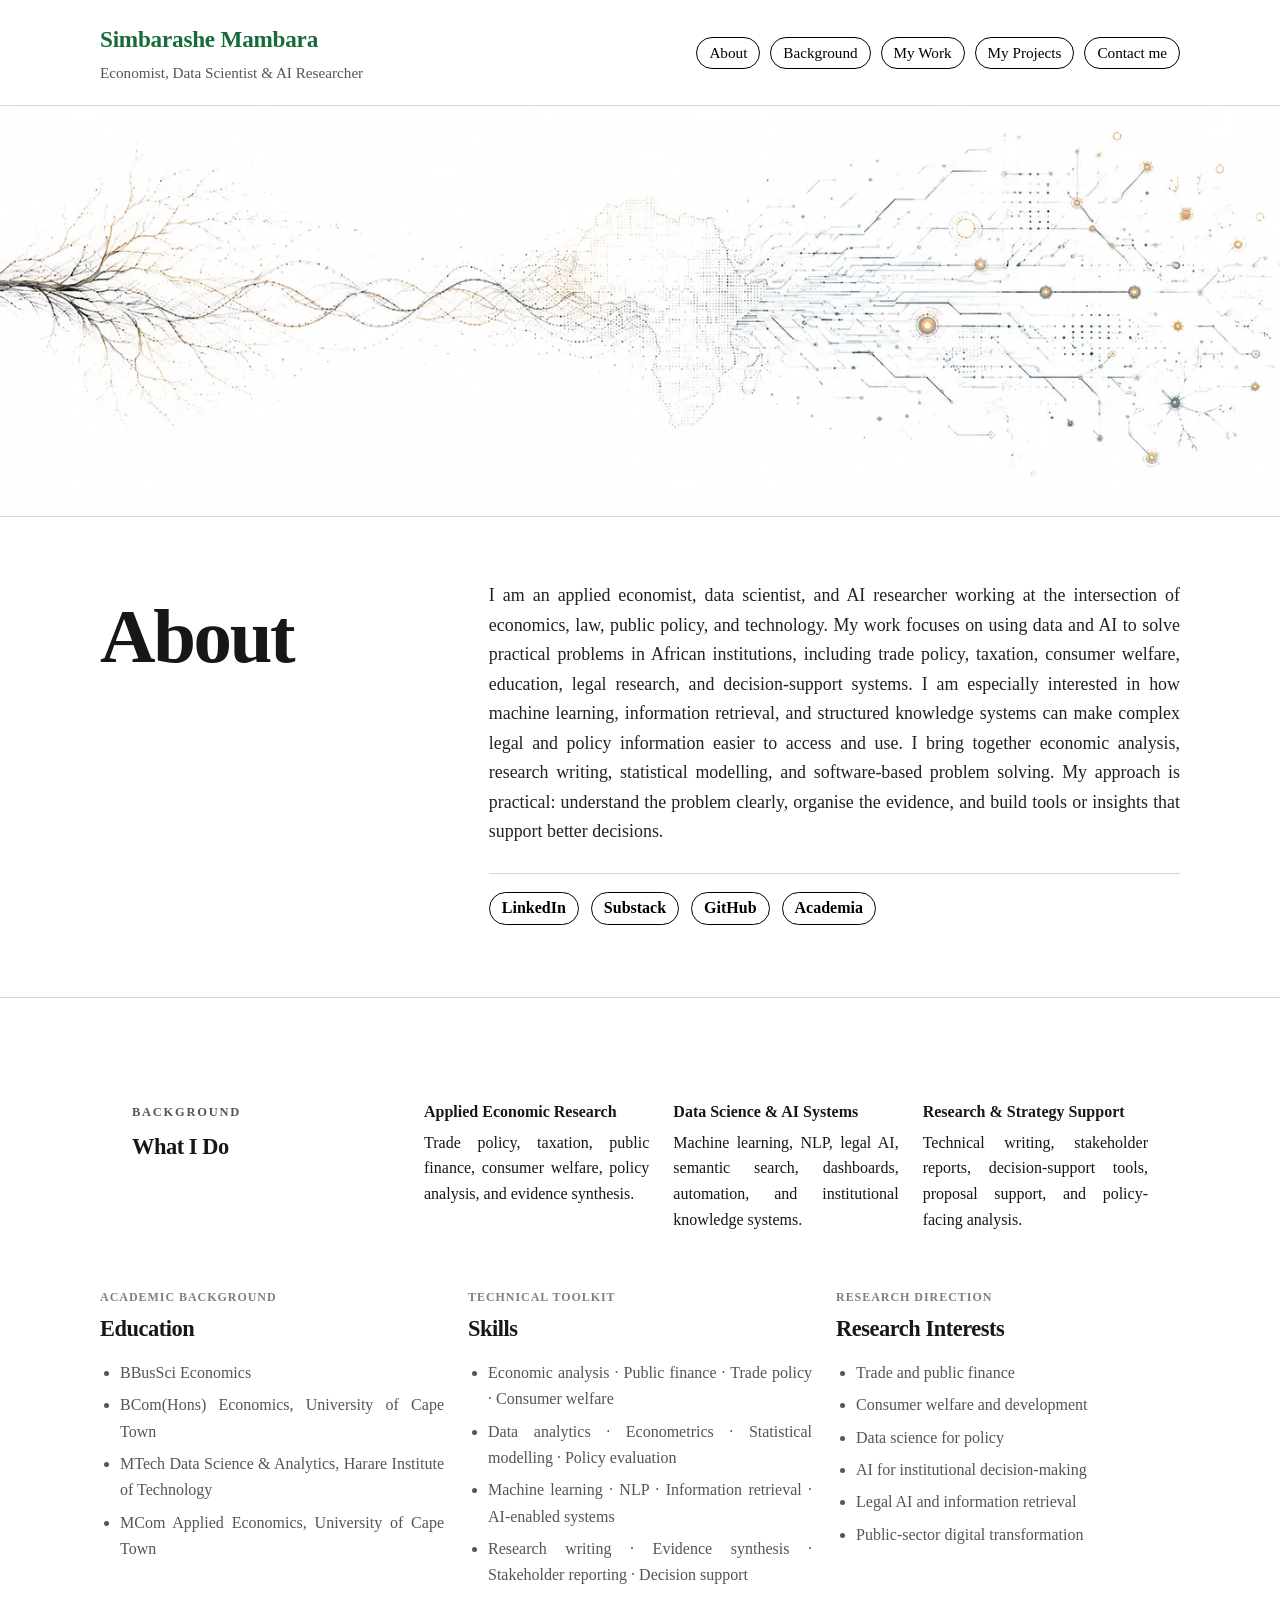
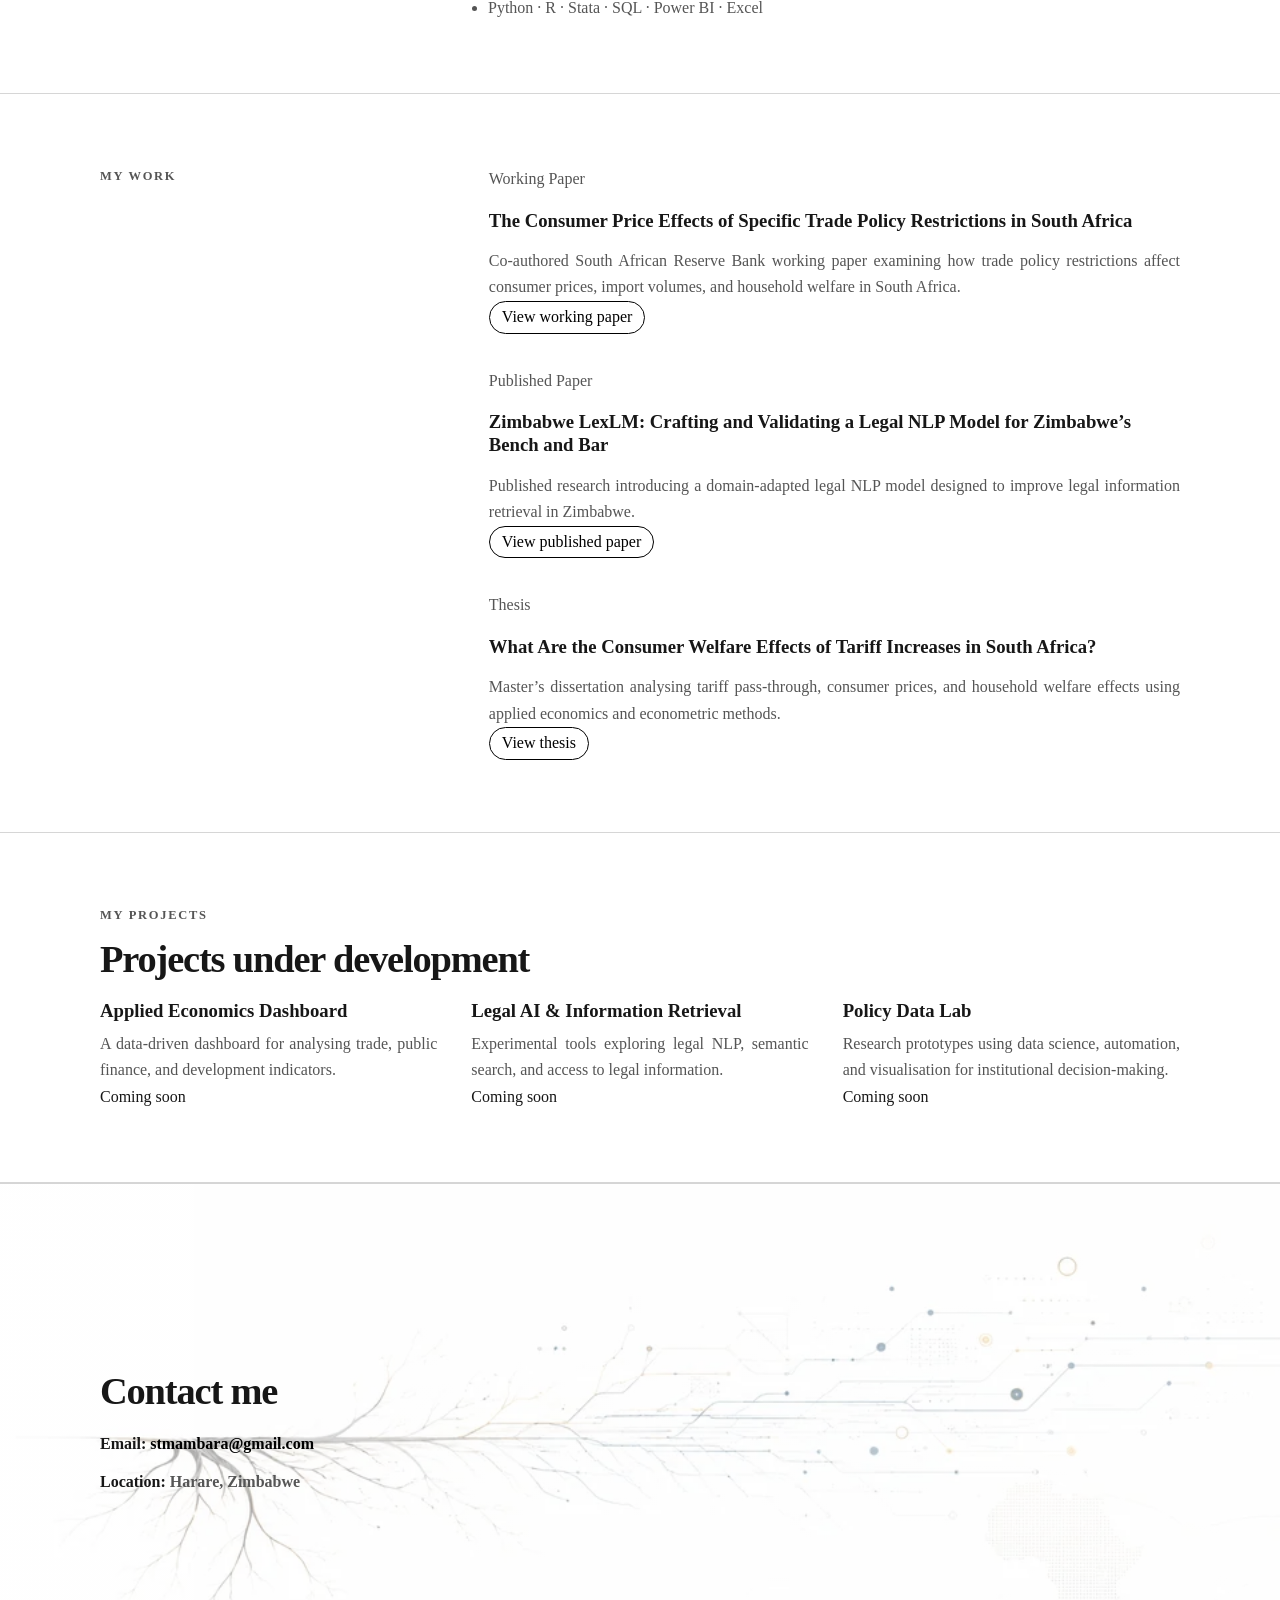
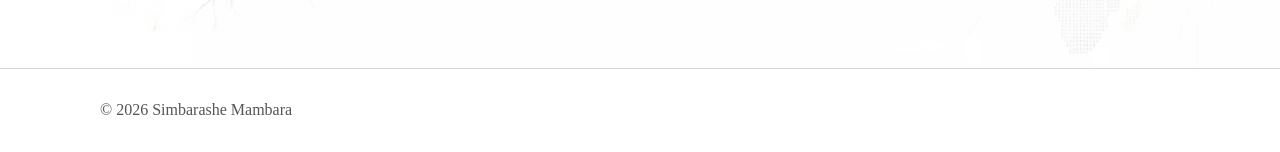
==== commit e8c49e88: "Update index.html" ====
--- a/index.html
+++ b/index.html
@@ -73,73 +73,67 @@
       </div>
     </section>
 
-<section id="background" class="section profile-summary-section">
-  <div class="container">
-    <div class="profile-summary-heading">
-      <p class="section-label">Background</p>
-      <h2>Research, data, policy, and AI</h2>
-    </div>
-
-    <div class="profile-summary">
-      <article class="summary-row">
-        <div class="summary-title">
-          <span>01</span>
-          <h3>What I Do</h3>
-        </div>
-
-        <div class="summary-content">
-          <p>
-            Applied economic research, data science, AI systems, and strategy support for policy-facing and institution-focused work.
-          </p>
-          <p class="summary-muted">
-            Trade policy · Taxation · Consumer welfare · Legal AI · Decision-support systems · Evidence synthesis
-          </p>
-        </div>
-      </article>
-
-      <article class="summary-row">
-        <div class="summary-title">
-          <span>02</span>
-          <h3>Education</h3>
-        </div>
-
-        <div class="summary-content">
-          <ul class="minimal-list">
-            <li>BBusSci Economics</li>
-            <li>BCom(Hons) Economics, University of Cape Town</li>
-            <li>MTech Data Science &amp; Analytics, Harare Institute of Technology</li>
-            <li>MCom Applied Economics, University of Cape Town</li>
-          </ul>
-        </div>
-      </article>
-
-      <article class="summary-row">
-        <div class="summary-title">
-          <span>03</span>
-          <h3>Skills</h3>
-        </div>
-
-        <div class="summary-content">
-          <p>
-            Economic analysis · Econometrics · Statistical modelling · Policy evaluation · Machine learning · NLP · Information retrieval · AI-enabled systems · Research writing · Decision support
-          </p>
-          <p class="summary-muted">
-            Python · R · Stata · SQL · Power BI · Excel
-          </p>
-        </div>
-      </article>
-
-      <article class="summary-row">
-        <div class="summary-title">
-          <span>04</span>
-          <h3>Research Interests</h3>
-        </div>
-
-        <div class="summary-content">
-          <p>
-            Trade and public finance, consumer welfare, data science for policy, legal AI, institutional decision-making, and public-sector digital transformation.
-          </p>
-        </div>
+<section id="background" class="section">
+  <div class="container background-layout">
+    <article class="mini-card what-i-do-card">
+      <div class="what-i-do-heading">
+        <p class="section-label">Background</p>
+        <h2>What I Do</h2>
+      </div>
+
+      <div class="what-i-do-grid">
+        <div>
+          <h3>Applied Economic Research</h3>
+          <p>Trade policy, taxation, public finance, consumer welfare, policy analysis, and evidence synthesis.</p>
+        </div>
+
+        <div>
+          <h3>Data Science &amp; AI Systems</h3>
+          <p>Machine learning, NLP, legal AI, semantic search, dashboards, automation, and institutional knowledge systems.</p>
+        </div>
+
+        <div>
+          <h3>Research &amp; Strategy Support</h3>
+          <p>Technical writing, stakeholder reports, decision-support tools, proposal support, and policy-facing analysis.</p>
+        </div>
+      </div>
+    </article>
+
+    <div class="background-card-grid">
+      <article class="mini-card">
+        <p class="card-kicker">Academic background</p>
+        <h2>Education</h2>
+        <ul>
+          <li>BBusSci Economics</li>
+          <li>BCom(Hons) Economics, University of Cape Town</li>
+          <li>MTech Data Science &amp; Analytics, Harare Institute of Technology</li>
+          <li>MCom Applied Economics, University of Cape Town</li>
+        </ul>
+      </article>
+
+      <article class="mini-card">
+        <p class="card-kicker">Technical toolkit</p>
+        <h2>Skills</h2>
+        <ul>
+          <li>Economic analysis · Public finance · Trade policy · Consumer welfare</li>
+          <li>Data analytics · Econometrics · Statistical modelling · Policy evaluation</li>
+          <li>Machine learning · NLP · Information retrieval · AI-enabled systems</li>
+          <li>Research writing · Evidence synthesis · Stakeholder reporting · Decision support</li>
+          <li>Python · R · Stata · SQL · Power BI · Excel</li>
+        </ul>
+      </article>
+
+      <article class="mini-card">
+        <p class="card-kicker">Research direction</p>
+        <h2>Research Interests</h2>
+        <ul>
+          <li>Trade and public finance</li>
+          <li>Consumer welfare and development</li>
+          <li>Data science for policy</li>
+          <li>AI for institutional decision-making</li>
+          <li>Legal AI and information retrieval</li>
+          <li>Public-sector digital transformation</li>
+        </ul>
       </article>
     </div>
   </div>
--- a/styles.css
+++ b/styles.css
@@ -708,3 +708,65 @@
     gap: 0.75rem;
   }
 }
+
+.background-layout {
+  display: grid;
+  gap: 1.5rem;
+}
+
+.what-i-do-card {
+  display: grid;
+  grid-template-columns: minmax(180px, 260px) 1fr;
+  gap: 2rem;
+  padding: 2rem;
+}
+
+.what-i-do-heading h2 {
+  margin-top: 0.35rem;
+}
+
+.what-i-do-grid {
+  display: grid;
+  grid-template-columns: repeat(3, 1fr);
+  gap: 1.5rem;
+}
+
+.what-i-do-grid h3 {
+  margin: 0 0 0.5rem;
+  font-size: 1rem;
+}
+
+.what-i-do-grid p {
+  margin: 0;
+  line-height: 1.6;
+}
+
+.background-card-grid {
+  display: grid;
+  grid-template-columns: repeat(3, 1fr);
+  gap: 1.5rem;
+}
+
+.card-kicker {
+  margin: 0 0 0.5rem;
+  font-size: 0.75rem;
+  font-weight: 700;
+  letter-spacing: 0.08em;
+  text-transform: uppercase;
+  opacity: 0.55;
+}
+
+.background-card-grid .mini-card ul {
+  margin-bottom: 0;
+}
+
+@media (max-width: 900px) {
+  .what-i-do-card {
+    grid-template-columns: 1fr;
+  }
+
+  .what-i-do-grid,
+  .background-card-grid {
+    grid-template-columns: 1fr;
+  }
+}
